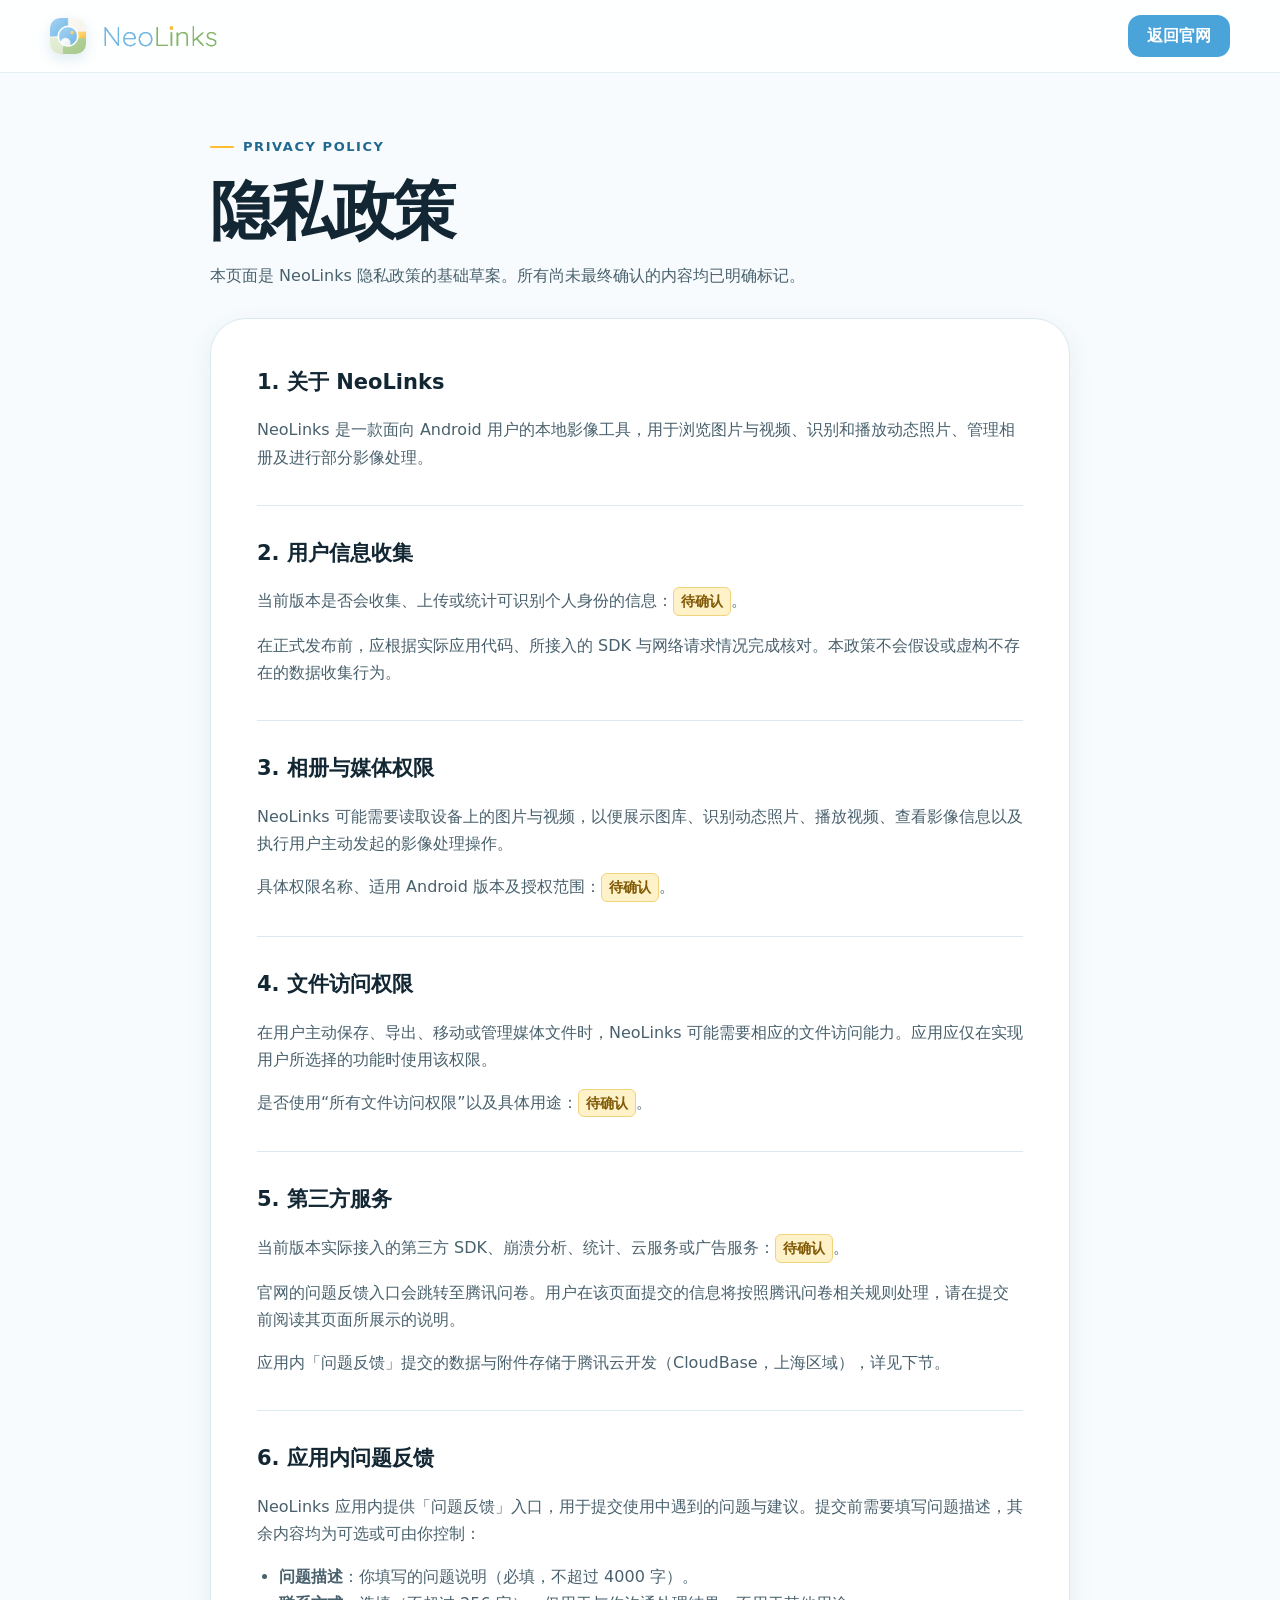
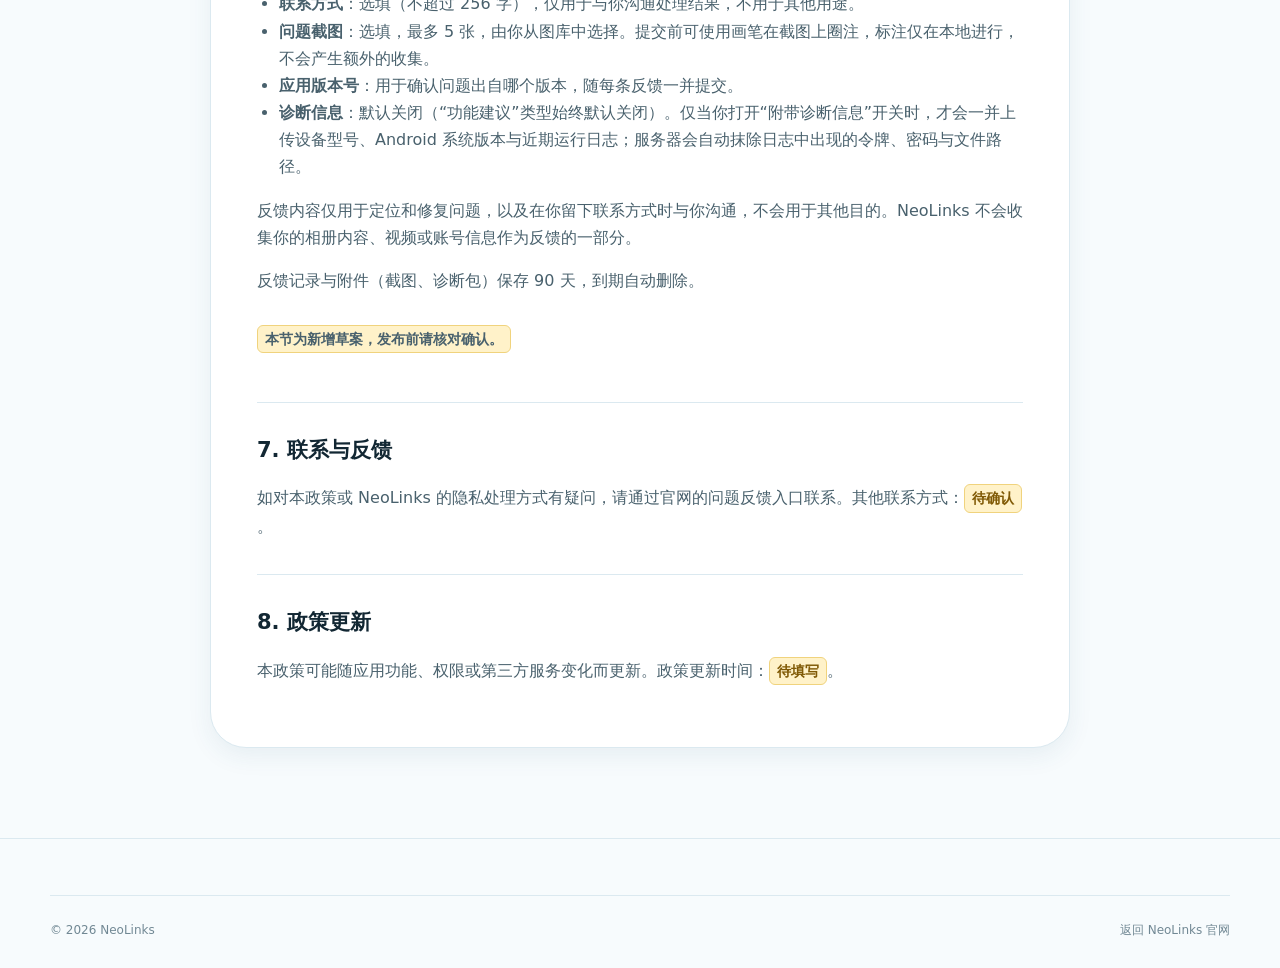
==== privacy.html @ 2b1fd923 "docs: 隐私政策新增「应用内问题反馈」章节草案（待审定）" ====
<!doctype html>
<html lang="zh-CN">
<head>
  <meta charset="utf-8">
  <meta name="viewport" content="width=device-width, initial-scale=1">
  <meta name="theme-color" content="#f7fbfe">
  <meta name="description" content="NeoLinks 隐私政策。">
  <link rel="canonical" href="https://wavejiang.github.io/neolinks-website/privacy.html">
  <title>隐私政策｜NeoLinks</title>
  <link rel="icon" type="image/png" href="assets/logo/neolinks-icon.png">
  <link rel="stylesheet" href="styles/main.css">
  <script src="scripts/main.js" defer></script>
</head>
<body class="privacy-page">
  <a class="skip-link" href="#privacy-content">跳到隐私政策正文</a>
  <header class="site-header">
    <nav class="nav container" aria-label="隐私政策页面导航">
      <a class="brand" href="index.html" aria-label="返回 NeoLinks 首页">
        <img class="brand-icon" src="assets/logo/neolinks-icon.png" alt="">
        <img class="brand-wordmark" src="assets/logo/neolinks-wordmark.png" alt="NeoLinks">
      </a>
      <a class="button button-small" href="index.html">返回官网</a>
    </nav>
  </header>

  <main class="privacy-main" id="privacy-content">
    <div class="container privacy-shell">
      <header class="privacy-header">
        <p class="eyebrow"><span></span> Privacy Policy</p>
        <h1>隐私政策</h1>
        <p>本页面是 NeoLinks 隐私政策的基础草案。所有尚未最终确认的内容均已明确标记。</p>
      </header>

      <article class="privacy-card">
        <section aria-labelledby="privacy-about">
          <h2 id="privacy-about">1. 关于 NeoLinks</h2>
          <p>NeoLinks 是一款面向 Android 用户的本地影像工具，用于浏览图片与视频、识别和播放动态照片、管理相册及进行部分影像处理。</p>
        </section>

        <section aria-labelledby="privacy-data">
          <h2 id="privacy-data">2. 用户信息收集</h2>
          <p>当前版本是否会收集、上传或统计可识别个人身份的信息：<span class="pending">待确认</span>。</p>
          <p>在正式发布前，应根据实际应用代码、所接入的 SDK 与网络请求情况完成核对。本政策不会假设或虚构不存在的数据收集行为。</p>
        </section>

        <section aria-labelledby="privacy-media">
          <h2 id="privacy-media">3. 相册与媒体权限</h2>
          <p>NeoLinks 可能需要读取设备上的图片与视频，以便展示图库、识别动态照片、播放视频、查看影像信息以及执行用户主动发起的影像处理操作。</p>
          <p>具体权限名称、适用 Android 版本及授权范围：<span class="pending">待确认</span>。</p>
        </section>

        <section aria-labelledby="privacy-files">
          <h2 id="privacy-files">4. 文件访问权限</h2>
          <p>在用户主动保存、导出、移动或管理媒体文件时，NeoLinks 可能需要相应的文件访问能力。应用应仅在实现用户所选择的功能时使用该权限。</p>
          <p>是否使用“所有文件访问权限”以及具体用途：<span class="pending">待确认</span>。</p>
        </section>

        <section aria-labelledby="privacy-third-party">
          <h2 id="privacy-third-party">5. 第三方服务</h2>
          <p>当前版本实际接入的第三方 SDK、崩溃分析、统计、云服务或广告服务：<span class="pending">待确认</span>。</p>
          <p>官网的问题反馈入口会跳转至腾讯问卷。用户在该页面提交的信息将按照腾讯问卷相关规则处理，请在提交前阅读其页面所展示的说明。</p>
          <p>应用内「问题反馈」提交的数据与附件存储于腾讯云开发（CloudBase，上海区域），详见下节。</p>
        </section>

        <section aria-labelledby="privacy-feedback">
          <h2 id="privacy-feedback">6. 应用内问题反馈</h2>
          <p>NeoLinks 应用内提供「问题反馈」入口，用于提交使用中遇到的问题与建议。提交前需要填写问题描述，其余内容均为可选或可由你控制：</p>
          <ul>
            <li><strong>问题描述</strong>：你填写的问题说明（必填，不超过 4000 字）。</li>
            <li><strong>联系方式</strong>：选填（不超过 256 字），仅用于与你沟通处理结果，不用于其他用途。</li>
            <li><strong>问题截图</strong>：选填，最多 5 张，由你从图库中选择。提交前可使用画笔在截图上圈注，标注仅在本地进行，不会产生额外的收集。</li>
            <li><strong>应用版本号</strong>：用于确认问题出自哪个版本，随每条反馈一并提交。</li>
            <li><strong>诊断信息</strong>：默认关闭（“功能建议”类型始终默认关闭）。仅当你打开“附带诊断信息”开关时，才会一并上传设备型号、Android 系统版本与近期运行日志；服务器会自动抹除日志中出现的令牌、密码与文件路径。</li>
          </ul>
          <p>反馈内容仅用于定位和修复问题，以及在你留下联系方式时与你沟通，不会用于其他目的。NeoLinks 不会收集你的相册内容、视频或账号信息作为反馈的一部分。</p>
          <p>反馈记录与附件（截图、诊断包）保存 90 天，到期自动删除。</p>
          <p class="pending">本节为新增草案，发布前请核对确认。</p>
        </section>

        <section aria-labelledby="privacy-contact">
          <h2 id="privacy-contact">7. 联系与反馈</h2>
          <p>如对本政策或 NeoLinks 的隐私处理方式有疑问，请通过官网的问题反馈入口联系。其他联系方式：<span class="pending">待确认</span>。</p>
        </section>

        <section aria-labelledby="privacy-update">
          <h2 id="privacy-update">8. 政策更新</h2>
          <p>本政策可能随应用功能、权限或第三方服务变化而更新。政策更新时间：<span class="pending">待填写</span>。</p>
        </section>
      </article>
    </div>
  </main>

  <footer class="site-footer">
    <div class="container footer-bottom">
      <p>© <span id="current-year">2026</span> NeoLinks</p>
      <p><a href="index.html">返回 NeoLinks 官网</a></p>
    </div>
  </footer>
</body>
</html>
---- styles/main.css ----
:root {
  --blue-50: #f2f9fd;
  --blue-100: #e3f3fb;
  --blue-200: #c8e7f7;
  --blue-400: #70b7e5;
  --blue-500: #4aa4da;
  --blue-600: #2e86bd;
  --blue-700: #21688f;
  --green: #83b665;
  --yellow: #ffbe32;
  --ink: #122733;
  --ink-soft: #49616d;
  --line: #dbe9f0;
  --surface: #ffffff;
  --surface-soft: #f7fbfd;
  --shadow-sm: 0 8px 24px rgba(34, 92, 121, 0.08);
  --shadow-md: 0 22px 60px rgba(34, 92, 121, 0.14);
  --radius-sm: 16px;
  --radius-md: 24px;
  --radius-lg: 36px;
  --container: 1180px;
}

* {
  box-sizing: border-box;
}

html {
  scroll-behavior: smooth;
  scroll-padding-top: 88px;
}

body {
  margin: 0;
  color: var(--ink);
  background: var(--surface);
  font-family: Inter, "PingFang SC", "Microsoft YaHei", system-ui, -apple-system, BlinkMacSystemFont, "Segoe UI", sans-serif;
  font-size: 16px;
  line-height: 1.7;
  overflow-x: hidden;
  text-rendering: optimizeLegibility;
}

img {
  display: block;
  max-width: 100%;
}

a {
  color: inherit;
  text-decoration: none;
}

button,
a {
  -webkit-tap-highlight-color: transparent;
}

button {
  font: inherit;
}

:focus-visible {
  outline: 3px solid rgba(74, 164, 218, 0.42);
  outline-offset: 4px;
}

.sr-only {
  position: absolute;
  width: 1px;
  height: 1px;
  padding: 0;
  margin: -1px;
  overflow: hidden;
  clip: rect(0, 0, 0, 0);
  white-space: nowrap;
  border: 0;
}

.skip-link {
  position: fixed;
  z-index: 999;
  top: 12px;
  left: 12px;
  padding: 10px 16px;
  color: #fff;
  background: var(--blue-700);
  border-radius: 10px;
  transform: translateY(-150%);
}

.skip-link:focus {
  transform: translateY(0);
}

.container {
  width: min(calc(100% - 40px), var(--container));
  margin-inline: auto;
}

.section {
  position: relative;
  padding: 112px 0;
}

.site-header {
  position: fixed;
  z-index: 100;
  top: 0;
  right: 0;
  left: 0;
  background: rgba(255, 255, 255, 0.84);
  border-bottom: 1px solid rgba(219, 233, 240, 0.7);
  backdrop-filter: blur(18px);
  -webkit-backdrop-filter: blur(18px);
}

.nav {
  min-height: 72px;
  display: flex;
  align-items: center;
  justify-content: space-between;
  gap: 24px;
}

.brand {
  display: inline-flex;
  align-items: center;
  flex: 0 0 auto;
  gap: 11px;
}

.brand-icon {
  width: 36px;
  height: 36px;
  border-radius: 10px;
  box-shadow: 0 5px 14px rgba(58, 132, 174, 0.16);
}

.brand-wordmark {
  width: 126px;
  height: auto;
}

.nav-menu {
  display: flex;
  align-items: center;
  gap: 6px;
}

.nav-menu > a:not(.button) {
  padding: 10px 13px;
  color: var(--ink-soft);
  border-radius: 12px;
  font-size: 14px;
  font-weight: 600;
  transition: color 180ms ease, background-color 180ms ease;
}

.nav-menu > a:not(.button):hover {
  color: var(--blue-700);
  background: var(--blue-50);
}

.menu-toggle {
  display: none;
  width: 46px;
  height: 46px;
  padding: 11px;
  background: var(--blue-50);
  border: 0;
  border-radius: 14px;
  cursor: pointer;
}

.menu-toggle span:not(.sr-only) {
  display: block;
  width: 100%;
  height: 2px;
  margin: 5px 0;
  background: var(--ink);
  border-radius: 2px;
  transition: transform 180ms ease, opacity 180ms ease;
}

.button {
  min-height: 52px;
  padding: 13px 22px;
  display: inline-flex;
  align-items: center;
  justify-content: center;
  gap: 10px;
  border: 1px solid transparent;
  border-radius: 16px;
  font-weight: 700;
  line-height: 1.2;
  cursor: pointer;
  transition: transform 180ms ease, box-shadow 180ms ease, background-color 180ms ease;
}

.button:hover {
  transform: translateY(-2px);
}

.button-small {
  min-height: 42px;
  padding: 10px 18px;
  color: #fff;
  background: var(--blue-500);
  border-radius: 13px;
}

.button-primary {
  color: #fff;
  background: var(--blue-500);
  box-shadow: 0 13px 28px rgba(74, 164, 218, 0.28);
}

.button-primary:hover {
  background: var(--blue-600);
  box-shadow: 0 17px 34px rgba(74, 164, 218, 0.32);
}

.button-secondary {
  color: var(--ink);
  background: rgba(255, 255, 255, 0.84);
  border-color: var(--line);
}

.button-secondary:hover {
  background: #fff;
  box-shadow: var(--shadow-sm);
}

.hero {
  min-height: 780px;
  padding-top: 160px;
  display: flex;
  align-items: center;
  background: linear-gradient(180deg, #f8fcfe 0%, #fff 82%);
  isolation: isolate;
}

.hero-grid {
  display: grid;
  grid-template-columns: minmax(0, 1.02fr) minmax(430px, 0.98fr);
  align-items: center;
  gap: 48px;
}

.hero-copy {
  position: relative;
  z-index: 2;
}

.eyebrow {
  margin: 0 0 18px;
  display: flex;
  align-items: center;
  gap: 9px;
  color: var(--blue-700);
  font-size: 13px;
  font-weight: 800;
  letter-spacing: 0.12em;
  text-transform: uppercase;
}

.eyebrow > span {
  width: 24px;
  height: 2px;
  background: var(--yellow);
  border-radius: 2px;
}

.hero h1 {
  max-width: 670px;
  margin: 0;
  font-size: clamp(58px, 7vw, 96px);
  font-weight: 760;
  line-height: 1.02;
  letter-spacing: -0.06em;
}

.hero h1 span {
  color: var(--blue-500);
}

.hero-description {
  max-width: 630px;
  margin: 28px 0 0;
  color: var(--ink-soft);
  font-size: 19px;
  line-height: 1.85;
}

.hero-actions {
  margin-top: 34px;
  display: flex;
  flex-wrap: wrap;
  gap: 12px;
}

.hero-visual {
  position: relative;
  height: 565px;
  display: grid;
  place-items: center;
}

.hero-glow {
  position: absolute;
  z-index: -1;
  border-radius: 50%;
  filter: blur(4px);
  pointer-events: none;
}

.hero-glow-one {
  top: 65px;
  right: 2%;
  width: 420px;
  height: 420px;
  background: rgba(112, 183, 229, 0.17);
}

.hero-glow-two {
  bottom: 15%;
  left: 2%;
  width: 260px;
  height: 260px;
  background: rgba(131, 182, 101, 0.1);
}

.phone {
  position: absolute;
  width: 246px;
  padding: 8px;
  background: #18262d;
  border: 1px solid #081116;
  border-radius: 34px;
  box-shadow: 0 40px 70px rgba(25, 62, 80, 0.24), inset 0 0 0 1px rgba(255, 255, 255, 0.14);
}

.phone::after {
  content: "";
  position: absolute;
  top: 102px;
  right: -4px;
  width: 3px;
  height: 64px;
  background: #253840;
  border-radius: 0 3px 3px 0;
}

.phone-screen {
  overflow: hidden;
  background: var(--blue-50);
  border-radius: 27px;
  aspect-ratio: 9 / 19.5;
}

.phone-screen img {
  width: 100%;
  height: 100%;
  object-fit: cover;
}

.phone-speaker {
  position: absolute;
  z-index: 3;
  top: 17px;
  left: 50%;
  width: 8px;
  height: 8px;
  background: #111d22;
  border: 2px solid #31464f;
  border-radius: 50%;
  transform: translateX(-50%);
}

.phone-front {
  z-index: 2;
  right: 85px;
  transform: rotate(2deg);
}

.phone-back {
  z-index: 1;
  left: 34px;
  width: 218px;
  opacity: 0.78;
  transform: translateY(30px) rotate(-9deg);
}

.orbit {
  position: absolute;
  border: 1px solid rgba(74, 164, 218, 0.18);
  border-radius: 50%;
}

.orbit-one {
  width: 465px;
  height: 465px;
}

.orbit-two {
  width: 365px;
  height: 365px;
  border-style: dashed;
}

.floating-chip {
  position: absolute;
  z-index: 4;
  padding: 11px 15px;
  display: flex;
  align-items: center;
  gap: 8px;
  color: var(--ink);
  background: rgba(255, 255, 255, 0.9);
  border: 1px solid rgba(219, 233, 240, 0.86);
  border-radius: 15px;
  box-shadow: var(--shadow-md);
  backdrop-filter: blur(12px);
  font-size: 13px;
  font-weight: 750;
}

.floating-chip span {
  color: var(--blue-500);
}

.chip-photo {
  top: 116px;
  left: 4px;
}

.chip-hdr {
  right: 0;
  bottom: 96px;
}

.chip-hdr span {
  padding: 2px 5px;
  color: #8b6309;
  background: #fff4d3;
  border-radius: 5px;
  font-size: 9px;
}

.section-heading {
  max-width: 650px;
  margin-bottom: 50px;
}

.section-heading h2,
.download-content h2,
.feedback-panel h2 {
  margin: 0;
  font-size: clamp(34px, 4vw, 52px);
  line-height: 1.18;
  letter-spacing: -0.045em;
}

.section-heading > p:last-child,
.feedback-panel > div > p:last-child {
  margin: 18px 0 0;
  color: var(--ink-soft);
}

.features-section {
  background: var(--surface);
}

.feature-grid {
  display: grid;
  grid-template-columns: repeat(3, minmax(0, 1fr));
  gap: 18px;
}

.feature-card {
  min-height: 245px;
  padding: 30px;
  background: #fff;
  border: 1px solid var(--line);
  border-radius: var(--radius-md);
  box-shadow: 0 5px 18px rgba(34, 92, 121, 0.045);
  transition: transform 220ms ease, box-shadow 220ms ease, border-color 220ms ease;
}

.feature-card:hover {
  border-color: var(--blue-200);
  box-shadow: var(--shadow-md);
  transform: translateY(-5px);
}

.feature-icon {
  width: 50px;
  height: 50px;
  display: grid;
  place-items: center;
  color: var(--blue-700);
  background: var(--blue-100);
  border-radius: 15px;
  font-size: 23px;
  font-weight: 700;
}

.feature-card:nth-child(2) .feature-icon,
.feature-card:nth-child(5) .feature-icon {
  color: #50743c;
  background: #edf6e8;
}

.feature-card:nth-child(3) .feature-icon,
.feature-card:nth-child(6) .feature-icon {
  color: #93670a;
  background: #fff5da;
}

.feature-icon-text {
  font-size: 11px;
  letter-spacing: 0.05em;
}

.feature-card h3 {
  margin: 24px 0 8px;
  font-size: 21px;
}

.feature-card p {
  margin: 0;
  color: var(--ink-soft);
  font-size: 15px;
}

.screenshots-section {
  overflow: hidden;
  background: var(--surface-soft);
}

.section-heading-row {
  max-width: none;
  display: flex;
  align-items: end;
  justify-content: space-between;
  gap: 44px;
}

.section-heading-row > div {
  max-width: 600px;
}

.section-heading-row > p {
  max-width: 390px;
}

.screenshot-track {
  margin-right: calc((100vw - min(calc(100vw - 40px), var(--container))) / -2);
  padding: 12px max(40px, calc((100vw - var(--container)) / 2)) 24px 0;
  display: grid;
  grid-auto-columns: 255px;
  grid-auto-flow: column;
  gap: 22px;
  overflow-x: auto;
  overscroll-behavior-inline: contain;
  scroll-snap-type: x mandatory;
  scrollbar-width: thin;
  scrollbar-color: var(--blue-200) transparent;
}

.screenshot-card {
  margin: 0;
  scroll-snap-align: start;
}

.device-frame {
  position: relative;
  padding: 7px;
  overflow: hidden;
  background: #16272f;
  border: 1px solid #0c171c;
  border-radius: 31px;
  box-shadow: 0 24px 45px rgba(26, 61, 78, 0.16), inset 0 0 0 1px rgba(255, 255, 255, 0.12);
}

.device-frame::before {
  content: "";
  position: absolute;
  z-index: 2;
  top: 14px;
  left: 50%;
  width: 7px;
  height: 7px;
  background: #0b161b;
  border: 1px solid #354b55;
  border-radius: 50%;
  transform: translateX(-50%);
}

.device-frame img {
  width: 100%;
  aspect-ratio: 9 / 19.5;
  object-fit: cover;
  border-radius: 24px;
}

.screenshot-card figcaption {
  margin-top: 14px;
  color: var(--ink-soft);
  text-align: center;
  font-size: 14px;
  font-weight: 650;
}

.download-section {
  padding-bottom: 88px;
}

.download-panel {
  position: relative;
  overflow: hidden;
  display: grid;
  grid-template-columns: minmax(0, 1.28fr) minmax(280px, 0.72fr);
  background: var(--blue-600);
  border-radius: var(--radius-lg);
  box-shadow: 0 28px 70px rgba(33, 104, 143, 0.22);
}

.download-panel::before,
.download-panel::after {
  content: "";
  position: absolute;
  border-radius: 50%;
  pointer-events: none;
}

.download-panel::before {
  top: -210px;
  right: 22%;
  width: 430px;
  height: 430px;
  background: rgba(255, 255, 255, 0.07);
}

.download-panel::after {
  bottom: -190px;
  left: -120px;
  width: 380px;
  height: 380px;
  background: rgba(131, 182, 101, 0.18);
}

.download-content,
.download-aside {
  position: relative;
  z-index: 1;
}

.download-content {
  padding: 58px 64px;
  color: #fff;
}

.download-logo {
  width: 66px;
  height: 66px;
  margin-bottom: 26px;
  border: 2px solid rgba(255, 255, 255, 0.5);
  border-radius: 19px;
}

.eyebrow-light {
  color: rgba(255, 255, 255, 0.78);
}

.download-content > p:not(.eyebrow) {
  max-width: 620px;
  margin: 16px 0 0;
  color: rgba(255, 255, 255, 0.78);
}

.download-details {
  margin: 30px 0 0;
  display: grid;
  grid-template-columns: repeat(2, minmax(0, 1fr));
  gap: 10px;
}

.download-details > div {
  padding: 14px 16px;
  background: rgba(255, 255, 255, 0.1);
  border: 1px solid rgba(255, 255, 255, 0.12);
  border-radius: 14px;
}

.download-details dt,
.download-details dd {
  margin: 0;
}

.download-details dt {
  color: rgba(255, 255, 255, 0.62);
  font-size: 12px;
}

.download-details dd {
  font-weight: 750;
}


.download-details > div:last-child {
  grid-column: 1 / -1;
  background: rgba(255, 255, 255, 0.18);
  border-color: rgba(255, 255, 255, 0.34);
  box-shadow: 0 12px 26px rgba(18, 39, 51, 0.14);
}

.download-details > div:last-child dt {
  color: rgba(255, 255, 255, 0.86);
  font-weight: 800;
}

.download-details > div:last-child dd[data-config="downloadPassword"] {
  margin-top: 2px;
  color: #fff;
  font-size: clamp(30px, 4vw, 42px);
  line-height: 1;
  letter-spacing: 0.16em;
  font-weight: 900;
  text-shadow: 0 2px 14px rgba(18, 39, 51, 0.22);
}

.download-actions p strong[data-config="downloadPassword"],
.qr-placeholder strong[data-config="downloadPassword"] {
  color: #ffe36e;
  font-size: 1.25em;
  font-weight: 900;
  letter-spacing: 0.08em;
}

.download-actions {
  margin-top: 26px;
  display: flex;
  align-items: center;
  gap: 18px;
}

.button-white {
  flex: 0 0 auto;
  color: var(--blue-700);
  background: #fff;
  box-shadow: 0 15px 30px rgba(18, 39, 51, 0.14);
}

.download-actions p {
  max-width: 360px;
  margin: 0;
  color: rgba(255, 255, 255, 0.68);
  font-size: 12px;
}

.download-aside {
  padding: 46px;
  display: flex;
  flex-direction: column;
  justify-content: center;
  gap: 25px;
  background: rgba(15, 75, 108, 0.32);
  border-left: 1px solid rgba(255, 255, 255, 0.12);
}

.qr-placeholder {
  width: 178px;
  padding: 12px;
  align-self: center;
  color: rgba(255, 255, 255, 0.7);
  background: #fff;
  border-radius: 20px;
  text-align: center;
  font-size: 11px;
}

.qr-image {
  width: 154px;
  height: 154px;
  margin-bottom: 8px;
  object-fit: contain;
  border-radius: 9px;
}

.qr-placeholder span {
  color: var(--ink-soft);
}

.release-notes {
  color: #fff;
}

.release-notes h3 {
  margin: 0 0 10px;
  font-size: 16px;
}

.release-notes p {
  margin: 0;
  color: rgba(255, 255, 255, 0.72);
  font-size: 13px;
}

.feedback-section {
  padding-top: 60px;
  background: var(--surface-soft);
}

.feedback-panel {
  padding: 48px 54px;
  display: flex;
  align-items: center;
  justify-content: space-between;
  gap: 48px;
  background: #fff;
  border: 1px solid var(--line);
  border-radius: var(--radius-lg);
  box-shadow: var(--shadow-sm);
}

.feedback-panel > div {
  max-width: 690px;
}

.feedback-panel h2 {
  font-size: clamp(30px, 3.5vw, 46px);
}

.site-footer {
  padding: 56px 0 28px;
  background: var(--surface-soft);
  border-top: 1px solid var(--line);
}

.footer-main {
  padding-bottom: 34px;
  display: flex;
  align-items: center;
  justify-content: space-between;
  gap: 34px;
}

.footer-brand > p {
  margin: 11px 0 0;
  color: var(--ink-soft);
  font-size: 13px;
}

.footer-links {
  display: flex;
  flex-wrap: wrap;
  gap: 22px;
  color: var(--ink-soft);
  font-size: 14px;
  font-weight: 600;
}

.footer-links a:hover {
  color: var(--blue-700);
}

.footer-bottom {
  padding-top: 24px;
  display: flex;
  align-items: start;
  justify-content: space-between;
  gap: 36px;
  color: #718894;
  border-top: 1px solid var(--line);
  font-size: 12px;
}

.footer-bottom p {
  margin: 0;
}

.footer-bottom p:last-child {
  max-width: 700px;
  text-align: right;
}

.reveal {
  opacity: 0;
  transform: translateY(16px);
  transition: opacity 600ms ease, transform 600ms ease;
}

.reveal.is-visible {
  opacity: 1;
  transform: none;
}

.privacy-page {
  background: var(--surface-soft);
}

.privacy-main {
  min-height: calc(100vh - 250px);
  padding: 136px 0 90px;
}

.privacy-shell {
  max-width: 860px;
}

.privacy-header {
  margin-bottom: 28px;
}

.privacy-header h1 {
  margin: 0;
  font-size: clamp(42px, 6vw, 64px);
  line-height: 1.1;
  letter-spacing: -0.05em;
}

.privacy-header > p:last-child {
  color: var(--ink-soft);
}

.privacy-card {
  padding: 46px;
  background: #fff;
  border: 1px solid var(--line);
  border-radius: var(--radius-lg);
  box-shadow: var(--shadow-sm);
}

.privacy-card section + section {
  margin-top: 34px;
  padding-top: 30px;
  border-top: 1px solid var(--line);
}

.privacy-card h2 {
  margin: 0 0 12px;
  font-size: 21px;
}

.privacy-card p,
.privacy-card li {
  color: var(--ink-soft);
}

.privacy-card ul {
  padding-left: 22px;
}

.pending {
  display: inline-block;
  padding: 1px 7px;
  color: #805a06;
  background: #fff2c9;
  border: 1px solid #f0d37d;
  border-radius: 6px;
  font-size: 0.9em;
  font-weight: 750;
}

@media (max-width: 980px) {
  .section {
    padding: 90px 0;
  }

  .hero {
    padding-top: 135px;
  }

  .hero-grid {
    grid-template-columns: 1fr;
    gap: 25px;
  }

  .hero-copy {
    max-width: 760px;
  }

  .hero-visual {
    width: min(100%, 590px);
    margin-inline: auto;
  }

  .feature-grid {
    grid-template-columns: repeat(2, minmax(0, 1fr));
  }

  .download-content {
    padding: 48px 42px;
  }

  .download-aside {
    padding: 36px 28px;
  }

  .feedback-panel {
    align-items: flex-start;
    flex-direction: column;
  }
}

@media (max-width: 760px) {
  html {
    scroll-padding-top: 76px;
  }

  .container {
    width: min(calc(100% - 28px), var(--container));
  }

  .site-header {
    background: rgba(255, 255, 255, 0.94);
  }

  .nav {
    min-height: 66px;
  }

  .brand-wordmark {
    width: 109px;
  }

  .brand-icon {
    width: 34px;
    height: 34px;
  }

  .menu-toggle {
    display: block;
  }

  .menu-toggle[aria-expanded="true"] span:nth-child(2) {
    transform: translateY(7px) rotate(45deg);
  }

  .menu-toggle[aria-expanded="true"] span:nth-child(3) {
    opacity: 0;
  }

  .menu-toggle[aria-expanded="true"] span:nth-child(4) {
    transform: translateY(-7px) rotate(-45deg);
  }

  .nav-menu {
    position: absolute;
    top: calc(100% + 8px);
    right: 14px;
    left: 14px;
    padding: 12px;
    display: grid;
    background: #fff;
    border: 1px solid var(--line);
    border-radius: 20px;
    box-shadow: var(--shadow-md);
    opacity: 0;
    visibility: hidden;
    transform: translateY(-8px);
    transition: opacity 180ms ease, visibility 180ms ease, transform 180ms ease;
  }

  .nav-menu.is-open {
    opacity: 1;
    visibility: visible;
    transform: none;
  }

  .nav-menu > a:not(.button) {
    padding: 12px 14px;
  }

  .nav-menu .button {
    margin-top: 4px;
  }

  .section {
    padding: 72px 0;
  }

  .hero {
    min-height: auto;
    padding-top: 116px;
  }

  .hero h1 {
    font-size: clamp(52px, 16vw, 70px);
  }

  .hero-description {
    margin-top: 23px;
    font-size: 17px;
  }

  .hero-actions {
    display: grid;
    grid-template-columns: 1fr 1fr;
  }

  .hero-actions .button {
    padding-inline: 14px;
  }

  .hero-visual {
    height: 500px;
    margin-top: 18px;
  }

  .phone-front {
    right: calc(50% - 122px);
  }

  .phone-back {
    left: calc(50% - 178px);
  }

  .orbit-one {
    width: 390px;
    height: 390px;
  }

  .orbit-two {
    width: 310px;
    height: 310px;
  }

  .chip-photo {
    top: 75px;
    left: 2px;
  }

  .chip-hdr {
    right: 0;
    bottom: 50px;
  }

  .section-heading {
    margin-bottom: 34px;
  }

  .section-heading-row {
    align-items: flex-start;
    flex-direction: column;
    gap: 0;
  }

  .feature-grid {
    grid-template-columns: 1fr;
  }

  .feature-card {
    min-height: auto;
    padding: 25px;
  }

  .screenshot-track {
    margin-right: -14px;
    padding-right: 24px;
    grid-auto-columns: min(72vw, 260px);
  }

  .download-panel {
    grid-template-columns: 1fr;
    border-radius: 28px;
  }

  .download-content {
    padding: 38px 24px 30px;
  }

  .download-logo {
    width: 58px;
    height: 58px;
    margin-bottom: 20px;
  }

  .download-details {
    grid-template-columns: 1fr 1fr;
  }

  .download-actions {
    align-items: stretch;
    flex-direction: column;
  }

  .download-actions .button {
    width: 100%;
  }

  .download-aside {
    align-items: center;
    padding: 30px 24px 34px;
    border-top: 1px solid rgba(255, 255, 255, 0.12);
    border-left: 0;
  }

  .release-notes {
    width: min(100%, 360px);
  }

  .feedback-panel {
    padding: 34px 25px;
    gap: 28px;
  }

  .feedback-panel .button {
    width: 100%;
  }

  .footer-main,
  .footer-bottom {
    flex-direction: column;
  }

  .footer-bottom {
    gap: 12px;
  }

  .footer-bottom p:last-child {
    text-align: left;
  }

  .privacy-main {
    padding-top: 110px;
  }

  .privacy-card {
    padding: 28px 22px;
    border-radius: 24px;
  }
}

@media (max-width: 390px) {
  .hero-actions {
    grid-template-columns: 1fr;
  }

  .hero-visual {
    transform: scale(0.9);
    transform-origin: center top;
    margin-bottom: -50px;
  }

  .download-details {
    grid-template-columns: 1fr;
  }
}

@media (prefers-reduced-motion: reduce) {
  html {
    scroll-behavior: auto;
  }

  *,
  *::before,
  *::after {
    scroll-behavior: auto !important;
    transition-duration: 0.01ms !important;
    animation-duration: 0.01ms !important;
    animation-iteration-count: 1 !important;
  }

  .reveal {
    opacity: 1;
    transform: none;
  }
}
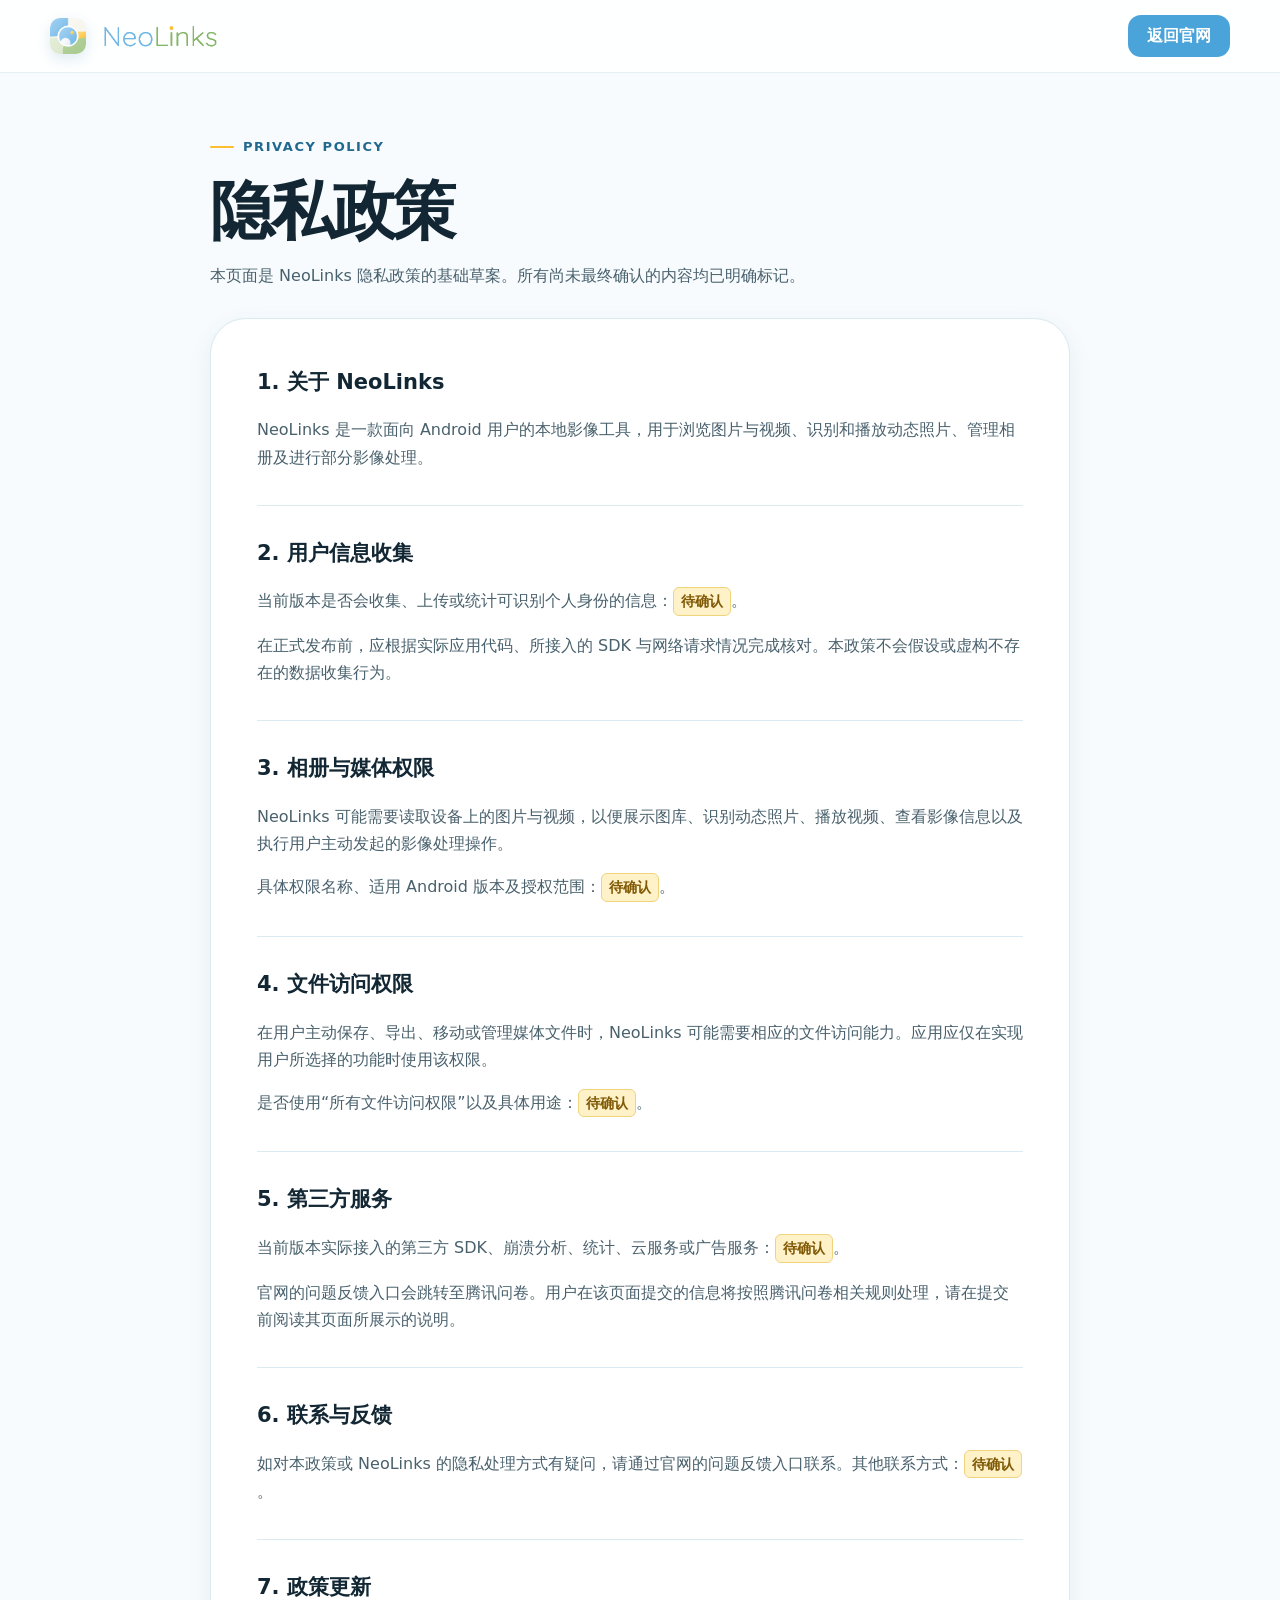
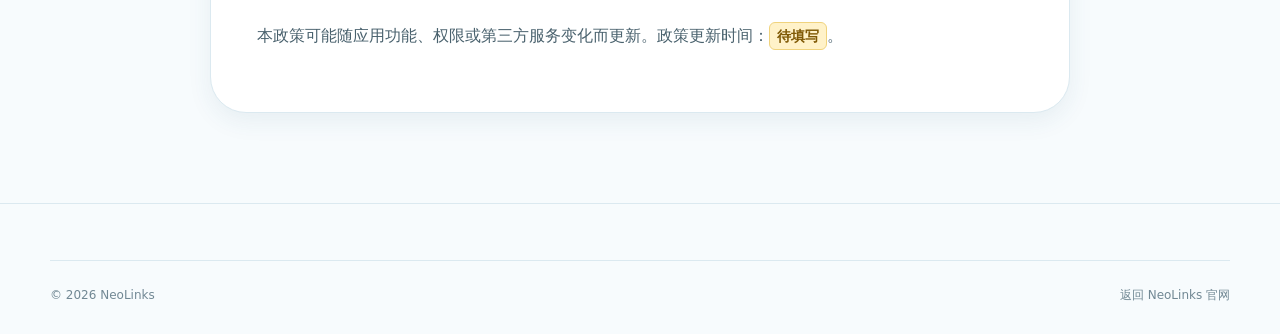
==== commit 2aa4ea07: "Revert "docs: 隐私政策新增「应用内问题反馈」章节草案（待审定）" This reverts commit 2b1fd923fe73ccdbd317487afd694cbb613e4207" ====
--- a/privacy.html
+++ b/privacy.html
@@ -59,31 +59,15 @@
           <h2 id="privacy-third-party">5. 第三方服务</h2>
           <p>当前版本实际接入的第三方 SDK、崩溃分析、统计、云服务或广告服务：<span class="pending">待确认</span>。</p>
           <p>官网的问题反馈入口会跳转至腾讯问卷。用户在该页面提交的信息将按照腾讯问卷相关规则处理，请在提交前阅读其页面所展示的说明。</p>
-          <p>应用内「问题反馈」提交的数据与附件存储于腾讯云开发（CloudBase，上海区域），详见下节。</p>
-        </section>
-
-        <section aria-labelledby="privacy-feedback">
-          <h2 id="privacy-feedback">6. 应用内问题反馈</h2>
-          <p>NeoLinks 应用内提供「问题反馈」入口，用于提交使用中遇到的问题与建议。提交前需要填写问题描述，其余内容均为可选或可由你控制：</p>
-          <ul>
-            <li><strong>问题描述</strong>：你填写的问题说明（必填，不超过 4000 字）。</li>
-            <li><strong>联系方式</strong>：选填（不超过 256 字），仅用于与你沟通处理结果，不用于其他用途。</li>
-            <li><strong>问题截图</strong>：选填，最多 5 张，由你从图库中选择。提交前可使用画笔在截图上圈注，标注仅在本地进行，不会产生额外的收集。</li>
-            <li><strong>应用版本号</strong>：用于确认问题出自哪个版本，随每条反馈一并提交。</li>
-            <li><strong>诊断信息</strong>：默认关闭（“功能建议”类型始终默认关闭）。仅当你打开“附带诊断信息”开关时，才会一并上传设备型号、Android 系统版本与近期运行日志；服务器会自动抹除日志中出现的令牌、密码与文件路径。</li>
-          </ul>
-          <p>反馈内容仅用于定位和修复问题，以及在你留下联系方式时与你沟通，不会用于其他目的。NeoLinks 不会收集你的相册内容、视频或账号信息作为反馈的一部分。</p>
-          <p>反馈记录与附件（截图、诊断包）保存 90 天，到期自动删除。</p>
-          <p class="pending">本节为新增草案，发布前请核对确认。</p>
         </section>
 
         <section aria-labelledby="privacy-contact">
-          <h2 id="privacy-contact">7. 联系与反馈</h2>
+          <h2 id="privacy-contact">6. 联系与反馈</h2>
           <p>如对本政策或 NeoLinks 的隐私处理方式有疑问，请通过官网的问题反馈入口联系。其他联系方式：<span class="pending">待确认</span>。</p>
         </section>
 
         <section aria-labelledby="privacy-update">
-          <h2 id="privacy-update">8. 政策更新</h2>
+          <h2 id="privacy-update">7. 政策更新</h2>
           <p>本政策可能随应用功能、权限或第三方服务变化而更新。政策更新时间：<span class="pending">待填写</span>。</p>
         </section>
       </article>
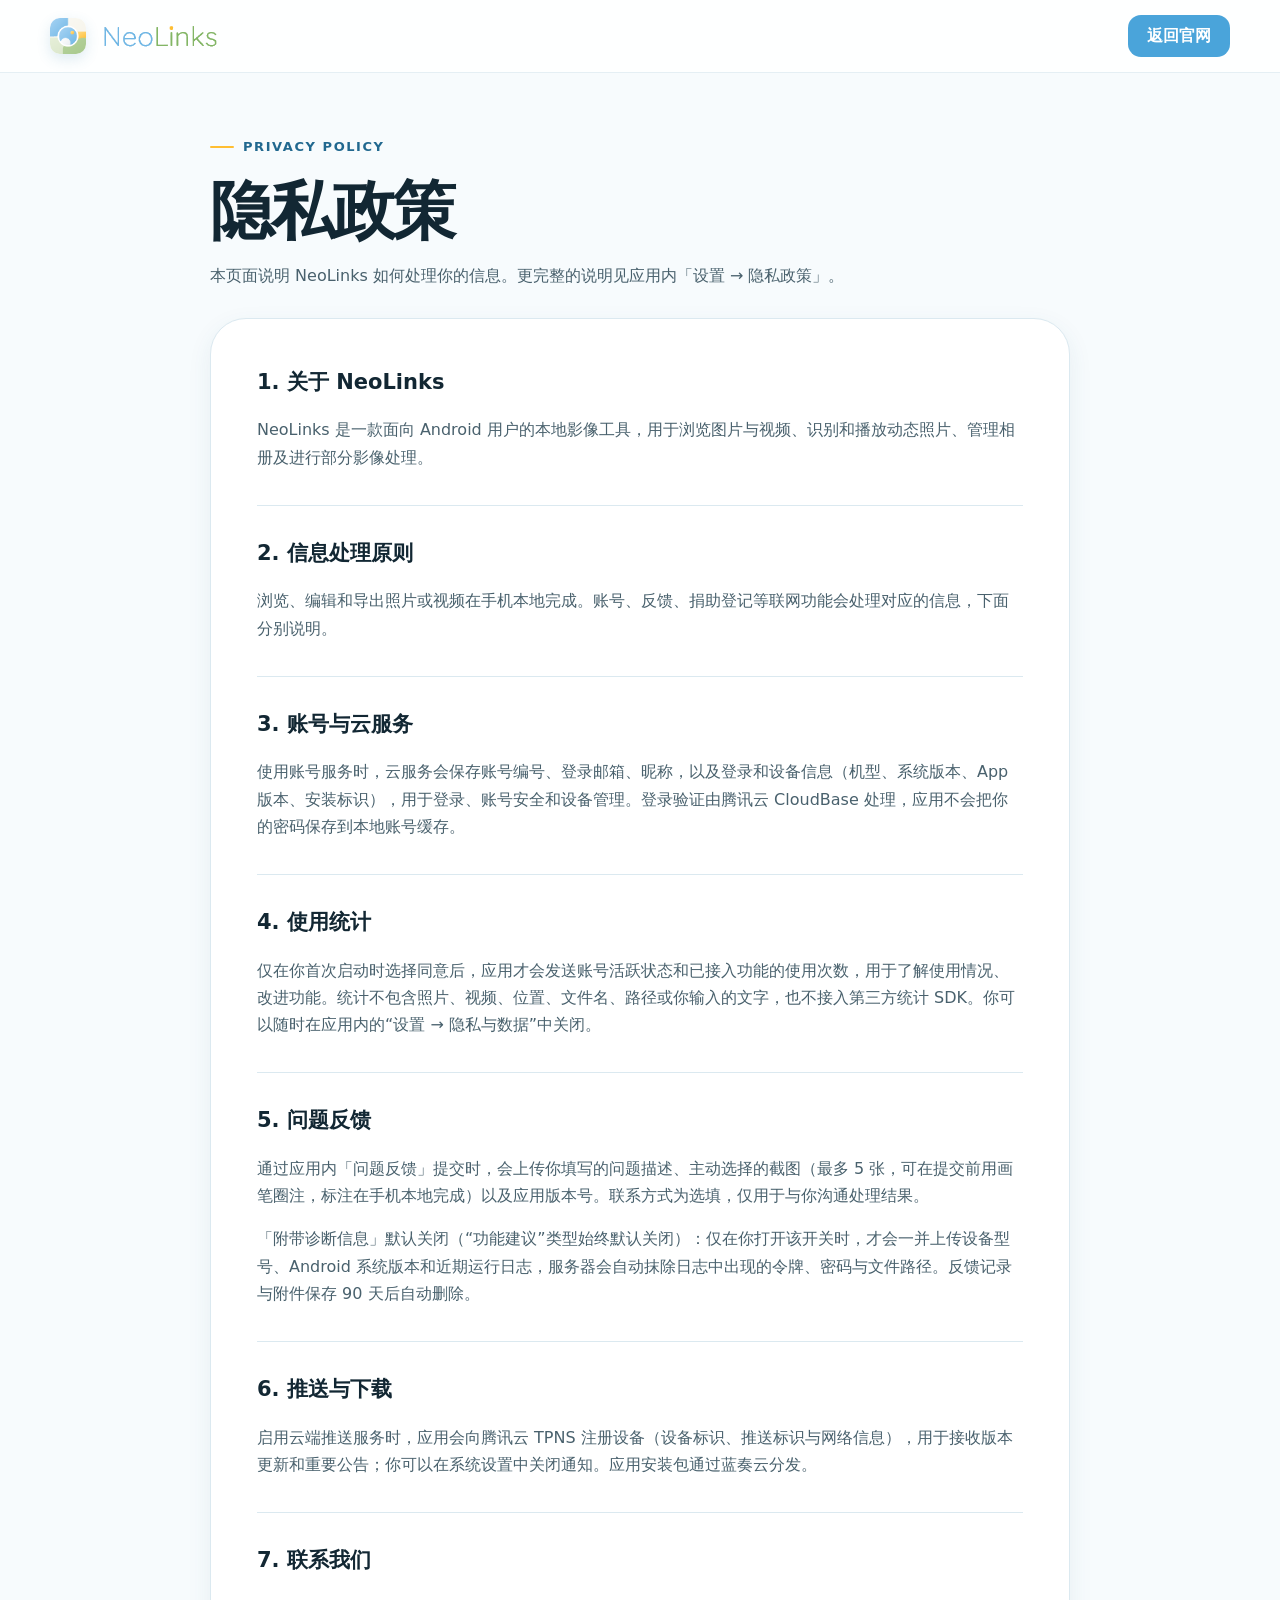
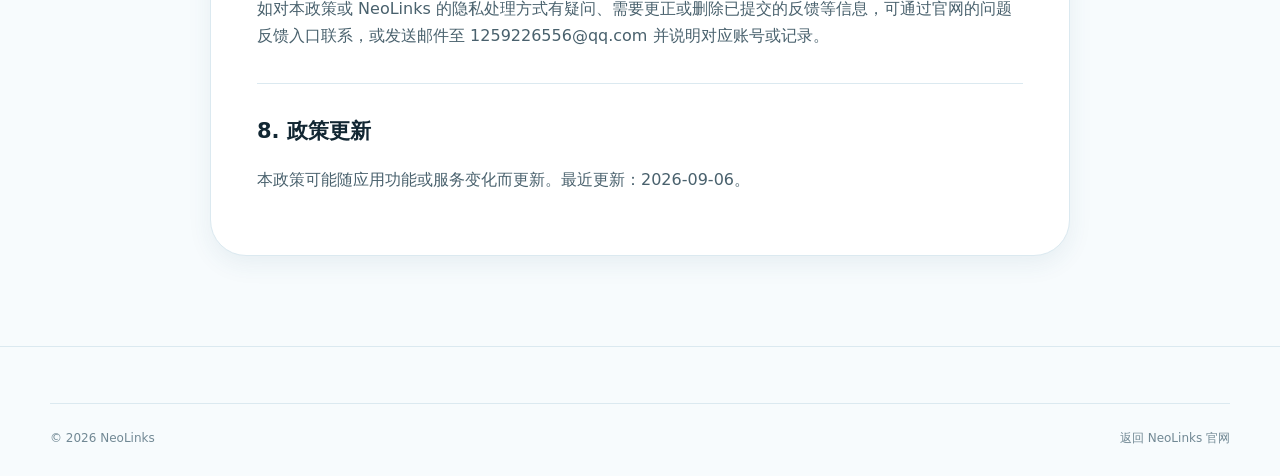
==== commit c1943143: "简化隐私政策页面为正式版，移除占位配置提示逻辑" ====
--- a/privacy.html
+++ b/privacy.html
@@ -28,7 +28,7 @@
       <header class="privacy-header">
         <p class="eyebrow"><span></span> Privacy Policy</p>
         <h1>隐私政策</h1>
-        <p>本页面是 NeoLinks 隐私政策的基础草案。所有尚未最终确认的内容均已明确标记。</p>
+        <p>本页面说明 NeoLinks 如何处理你的信息。更完整的说明见应用内「设置 → 隐私政策」。</p>
       </header>
 
       <article class="privacy-card">
@@ -37,38 +37,40 @@
           <p>NeoLinks 是一款面向 Android 用户的本地影像工具，用于浏览图片与视频、识别和播放动态照片、管理相册及进行部分影像处理。</p>
         </section>
 
-        <section aria-labelledby="privacy-data">
-          <h2 id="privacy-data">2. 用户信息收集</h2>
-          <p>当前版本是否会收集、上传或统计可识别个人身份的信息：<span class="pending">待确认</span>。</p>
-          <p>在正式发布前，应根据实际应用代码、所接入的 SDK 与网络请求情况完成核对。本政策不会假设或虚构不存在的数据收集行为。</p>
+        <section aria-labelledby="privacy-principles">
+          <h2 id="privacy-principles">2. 信息处理原则</h2>
+          <p>浏览、编辑和导出照片或视频在手机本地完成。账号、反馈、捐助登记等联网功能会处理对应的信息，下面分别说明。</p>
         </section>
 
-        <section aria-labelledby="privacy-media">
-          <h2 id="privacy-media">3. 相册与媒体权限</h2>
-          <p>NeoLinks 可能需要读取设备上的图片与视频，以便展示图库、识别动态照片、播放视频、查看影像信息以及执行用户主动发起的影像处理操作。</p>
-          <p>具体权限名称、适用 Android 版本及授权范围：<span class="pending">待确认</span>。</p>
+        <section aria-labelledby="privacy-account">
+          <h2 id="privacy-account">3. 账号与云服务</h2>
+          <p>使用账号服务时，云服务会保存账号编号、登录邮箱、昵称，以及登录和设备信息（机型、系统版本、App 版本、安装标识），用于登录、账号安全和设备管理。登录验证由腾讯云 CloudBase 处理，应用不会把你的密码保存到本地账号缓存。</p>
         </section>
 
-        <section aria-labelledby="privacy-files">
-          <h2 id="privacy-files">4. 文件访问权限</h2>
-          <p>在用户主动保存、导出、移动或管理媒体文件时，NeoLinks 可能需要相应的文件访问能力。应用应仅在实现用户所选择的功能时使用该权限。</p>
-          <p>是否使用“所有文件访问权限”以及具体用途：<span class="pending">待确认</span>。</p>
+        <section aria-labelledby="privacy-stats">
+          <h2 id="privacy-stats">4. 使用统计</h2>
+          <p>仅在你首次启动时选择同意后，应用才会发送账号活跃状态和已接入功能的使用次数，用于了解使用情况、改进功能。统计不包含照片、视频、位置、文件名、路径或你输入的文字，也不接入第三方统计 SDK。你可以随时在应用内的“设置 → 隐私与数据”中关闭。</p>
         </section>
 
-        <section aria-labelledby="privacy-third-party">
-          <h2 id="privacy-third-party">5. 第三方服务</h2>
-          <p>当前版本实际接入的第三方 SDK、崩溃分析、统计、云服务或广告服务：<span class="pending">待确认</span>。</p>
-          <p>官网的问题反馈入口会跳转至腾讯问卷。用户在该页面提交的信息将按照腾讯问卷相关规则处理，请在提交前阅读其页面所展示的说明。</p>
+        <section aria-labelledby="privacy-feedback">
+          <h2 id="privacy-feedback">5. 问题反馈</h2>
+          <p>通过应用内「问题反馈」提交时，会上传你填写的问题描述、主动选择的截图（最多 5 张，可在提交前用画笔圈注，标注在手机本地完成）以及应用版本号。联系方式为选填，仅用于与你沟通处理结果。</p>
+          <p>「附带诊断信息」默认关闭（“功能建议”类型始终默认关闭）：仅在你打开该开关时，才会一并上传设备型号、Android 系统版本和近期运行日志，服务器会自动抹除日志中出现的令牌、密码与文件路径。反馈记录与附件保存 90 天后自动删除。</p>
+        </section>
+
+        <section aria-labelledby="privacy-push">
+          <h2 id="privacy-push">6. 推送与下载</h2>
+          <p>启用云端推送服务时，应用会向腾讯云 TPNS 注册设备（设备标识、推送标识与网络信息），用于接收版本更新和重要公告；你可以在系统设置中关闭通知。应用安装包通过蓝奏云分发。</p>
         </section>
 
         <section aria-labelledby="privacy-contact">
-          <h2 id="privacy-contact">6. 联系与反馈</h2>
-          <p>如对本政策或 NeoLinks 的隐私处理方式有疑问，请通过官网的问题反馈入口联系。其他联系方式：<span class="pending">待确认</span>。</p>
+          <h2 id="privacy-contact">7. 联系我们</h2>
+          <p>如对本政策或 NeoLinks 的隐私处理方式有疑问、需要更正或删除已提交的反馈等信息，可通过官网的问题反馈入口联系，或发送邮件至 1259226556@qq.com 并说明对应账号或记录。</p>
         </section>
 
         <section aria-labelledby="privacy-update">
-          <h2 id="privacy-update">7. 政策更新</h2>
-          <p>本政策可能随应用功能、权限或第三方服务变化而更新。政策更新时间：<span class="pending">待填写</span>。</p>
+          <h2 id="privacy-update">8. 政策更新</h2>
+          <p>本政策可能随应用功能或服务变化而更新。最近更新：2026-09-06。</p>
         </section>
       </article>
     </div>
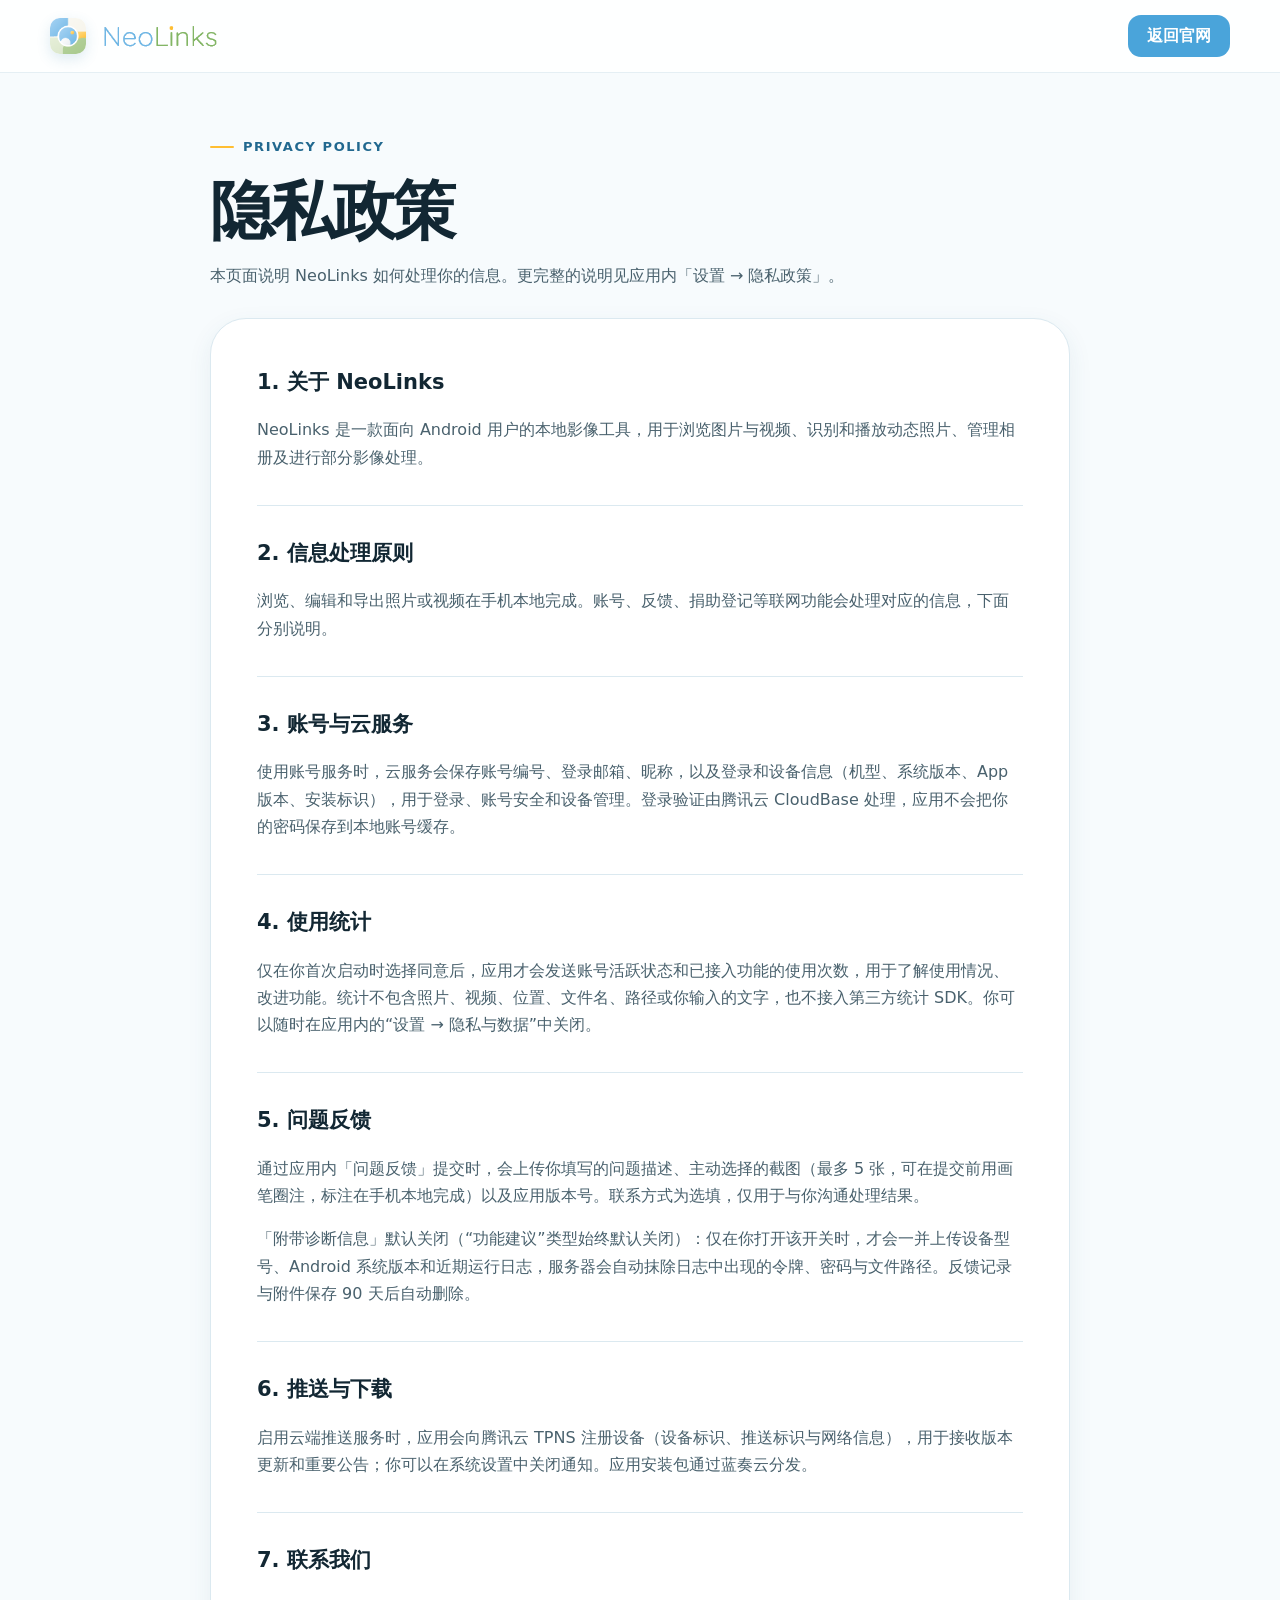
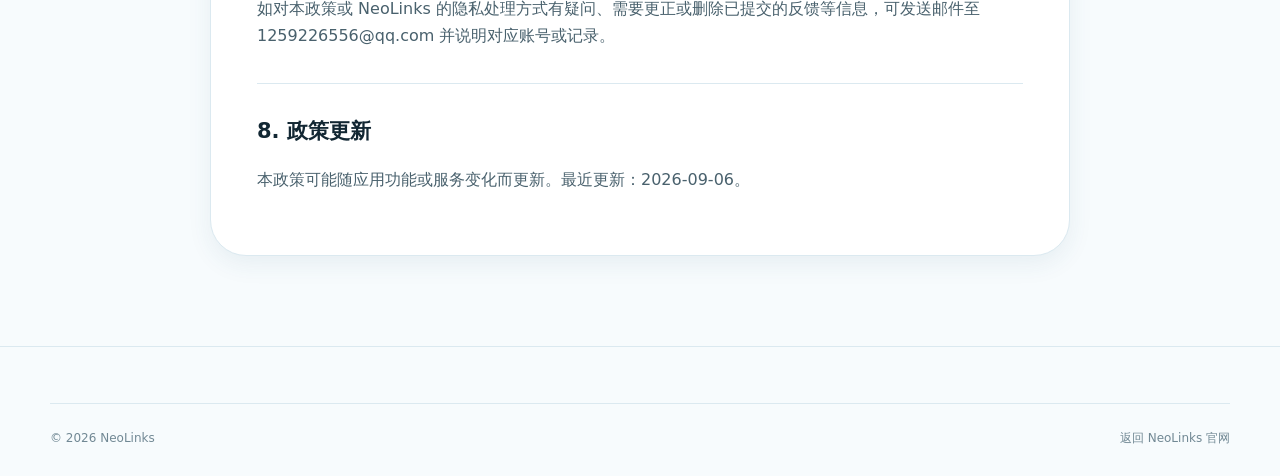
==== commit 22f50845: "移除官网问题反馈入口（问卷渠道已停用）" ====
--- a/privacy.html
+++ b/privacy.html
@@ -65,7 +65,7 @@
 
         <section aria-labelledby="privacy-contact">
           <h2 id="privacy-contact">7. 联系我们</h2>
-          <p>如对本政策或 NeoLinks 的隐私处理方式有疑问、需要更正或删除已提交的反馈等信息，可通过官网的问题反馈入口联系，或发送邮件至 1259226556@qq.com 并说明对应账号或记录。</p>
+          <p>如对本政策或 NeoLinks 的隐私处理方式有疑问、需要更正或删除已提交的反馈等信息，可发送邮件至 1259226556@qq.com 并说明对应账号或记录。</p>
         </section>
 
         <section aria-labelledby="privacy-update">
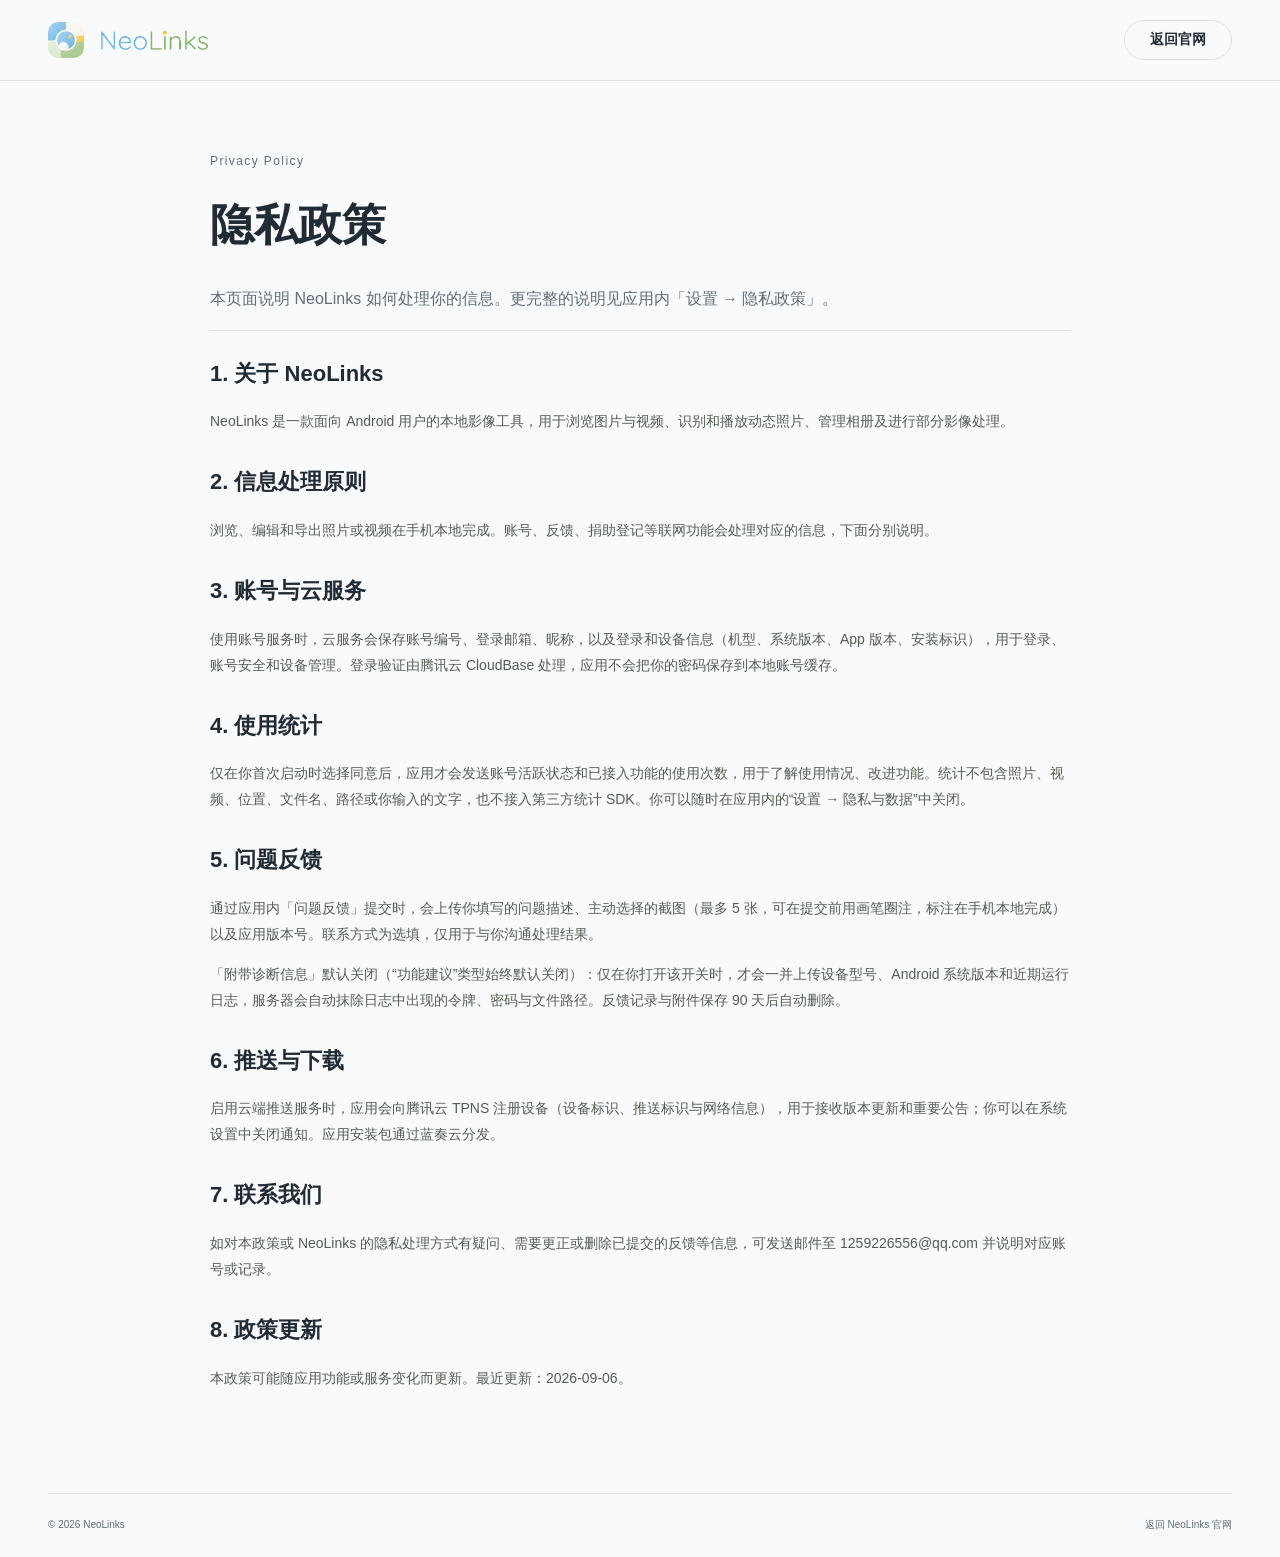
==== commit bec79f51: "Redesign NeoLinks website for mobile and Android discovery" ====
--- a/privacy.html
+++ b/privacy.html
@@ -3,12 +3,12 @@
 <head>
   <meta charset="utf-8">
   <meta name="viewport" content="width=device-width, initial-scale=1">
-  <meta name="theme-color" content="#f7fbfe">
+  <meta name="theme-color" content="#f8fafb">
   <meta name="description" content="NeoLinks 隐私政策。">
-  <link rel="canonical" href="https://wavejiang.github.io/neolinks-website/privacy.html">
+  <link rel="canonical" href="https://neolinks.top/privacy.html">
   <title>隐私政策｜NeoLinks</title>
   <link rel="icon" type="image/png" href="assets/logo/neolinks-icon.png">
-  <link rel="stylesheet" href="styles/main.css">
+  <link rel="stylesheet" href="styles/main.css?v=20260907b">
   <script src="scripts/main.js" defer></script>
 </head>
 <body class="privacy-page">
--- a/styles/main.css
+++ b/styles/main.css
@@ -1,1271 +1,1087 @@
 :root {
-  --blue-50: #f2f9fd;
-  --blue-100: #e3f3fb;
-  --blue-200: #c8e7f7;
-  --blue-400: #70b7e5;
-  --blue-500: #4aa4da;
-  --blue-600: #2e86bd;
-  --blue-700: #21688f;
-  --green: #83b665;
-  --yellow: #ffbe32;
-  --ink: #122733;
-  --ink-soft: #49616d;
-  --line: #dbe9f0;
-  --surface: #ffffff;
-  --surface-soft: #f7fbfd;
-  --shadow-sm: 0 8px 24px rgba(34, 92, 121, 0.08);
-  --shadow-md: 0 22px 60px rgba(34, 92, 121, 0.14);
-  --radius-sm: 16px;
-  --radius-md: 24px;
-  --radius-lg: 36px;
-  --container: 1180px;
+  --bg:#f6f6f2;
+  --ink:#202522;
+  --muted:#6d726b;
+  --line:#dedfd6;
+  --green:#dcebbb;
+  --dark:#29392d
+}
+* {
+  box-sizing:border-box
+}
+html {
+  scroll-behavior:smooth;
+  scroll-padding-top:95px
+}
+body {
+  margin:0;
+  background:var(--bg);
+  color:var(--ink);
+  font-family:Arial,"Microsoft YaHei","PingFang SC",sans-serif;
+  -webkit-font-smoothing:antialiased
+}
+a {
+  color:inherit;
+  text-decoration:none
+}
+button {
+  font:inherit
+}
+img {
+  display:block;
+  max-width:100%;
+  height:auto
+}
+p {
+  line-height:1.85
+}
+h1,h2,h3,p {
+  margin-top:0
+}
+h1,h2,h3 {
+  font-weight:600
+}
+a,button,summary {
+  -webkit-tap-highlight-color:transparent
+}
+a:focus-visible,button:focus-visible,summary:focus-visible {
+  outline:3px solid #69863d;
+  outline-offset:6px
+}
+a:hover {
+  color:#607743
+}
+.container {
+  width:min(1184px,calc(100% - 96px));
+  margin-inline:auto
+}
+.site-header {
+  background:rgba(246,246,242,.96);
+  position:sticky;
+  top:0;
+  z-index:20;
+  border-bottom:1px solid var(--line)
+}
+.nav {
+  height:86px;
+  display:flex;
+  justify-content:space-between;
+  align-items:center
+}
+.brand {
+  display:inline-flex;
+  align-items:center;
+  gap:10px;
+  font-size:24px;
+  letter-spacing:-1px;
+  font-weight:700
+}
+.brand-icon {
+  width:36px;
+  height:36px;
+  border-radius:10px
+}
+.brand-dot {
+  font-size:11px;
+  vertical-align:top;
+  margin-left:4px
+}
+.brand-wordmark {
+  width:120px
+}
+.nav-menu {
+  display:flex;
+  align-items:center;
+  gap:36px;
+  font-size:13px
+}
+.nav-download {
+  border:1px solid var(--ink);
+  padding:11px 19px;
+  border-radius:6px
+}
+.nav-download span {
+  margin-left:20px
+}
+.hero {
+  display:grid;
+  grid-template-columns:1.1fr 1fr;
+  gap:46px;
+  align-items:center;
+  padding-block:65px 64px
+}
+.eyebrow {
+  font-size:12px;
+  letter-spacing:1.4px;
+  line-height:1.8;
+  margin-bottom:23px
+}
+.status-dot {
+  display:inline-block;
+  width:7px;
+  height:7px;
+  background:#6d8f40;
+  border-radius:50%;
+  margin-right:8px
+}
+.hero h1 {
+  font-size:clamp(48px,5.4vw,76px);
+  letter-spacing:-3px;
+  line-height:1.23;
+  margin-bottom:26px
+}
+.hero h1>span {
+  color:#74815e
+}
+.hero-description {
+  font-size:16px;
+  color:var(--muted);
+  margin-bottom:31px
+}
+.hero-actions {
+  display:flex;
+  align-items:center;
+  gap:27px
+}
+.button {
+  display:inline-flex;
+  align-items:center;
+  justify-content:center;
+  gap:28px;
+  padding:17px 23px;
+  border-radius:6px;
+  font-size:14px;
+  font-weight:600;
+  transition:transform .2s,background .2s
+}
+.button:hover {
+  transform:translateY(-2px)
+}
+.button-primary {
+  background:var(--ink);
+  color:white
+}
+.button-primary:hover {
+  background:#405139;
+  color:white
+}
+.text-link {
+  font-size:13px;
+  border-bottom:1px solid #aeb2a4;
+  padding-bottom:7px;
+  display:inline-flex;
+  gap:20px
+}
+.hero-note {
+  font-size:11px;
+  color:#7b8074;
+  margin:22px 0 0
+}
+.hero-note span {
+  padding:0 11px
+}
+.hero-art {
+  height:530px;
+  background:#e4e9dc;
+  border-radius:12px;
+  position:relative;
+  overflow:hidden;
+  display:flex;
+  align-items:center;
+  justify-content:center
+}
+.art-topline {
+  position:absolute;
+  top:22px;
+  left:24px;
+  right:24px;
+  display:flex;
+  justify-content:space-between;
+  font-size:8px;
+  letter-spacing:1.4px;
+  color:#66705f
+}
+.art-orbit {
+  position:absolute;
+  width:410px;
+  height:410px;
+  border:1px solid #c8d0bb;
+  border-radius:50%
+}
+.art-orbit:after {
+  content:"";
+  position:absolute;
+  inset:34px;
+  border:1px solid #d1d8c6;
+  border-radius:50%
+}
+.phone {
+  position:relative;
+  width:202px;
+  background:#1f2623;
+  border:6px solid #252c27;
+  border-radius:29px;
+  overflow:hidden;
+  transform:rotate(8deg);
+  box-shadow:18px 30px 38px #52634533
+}
+.phone img {
+  border-radius:23px
+}
+.art-label {
+  position:absolute;
+  bottom:74px;
+  left:24px;
+  background:#fffef4;
+  padding:15px 20px;
+  display:flex;
+  align-items:center;
+  gap:13px;
+  border-radius:8px;
+  box-shadow:0 8px 25px #30452a10;
+  font-size:13px;
+  transform:rotate(-4deg)
+}
+.art-label small {
+  display:block;
+  font-size:9px;
+  color:var(--muted);
+  margin-top:5px
+}
+.label-icon {
+  font-size:28px;
+  color:#6d8151
+}
+.art-bottom {
+  position:absolute;
+  bottom:22px;
+  right:24px;
+  font-size:9px;
+  letter-spacing:2px;
+  color:#66705f
+}
+.capabilities {
+  display:flex;
+  justify-content:space-between;
+  align-items:center;
+  border-block:1px solid var(--line);
+  padding-block:23px;
+  font-size:12px
+}
+.capabilities>span {
+  color:var(--muted)
+}
+.capabilities p {
+  margin:0;
+  font-size:13px
+}
+.capabilities i {
+  font-style:normal;
+  color:#b1b6a8;
+  padding:0 22px
+}
+.section {
+  padding-block:94px
+}
+.section-heading {
+  position:relative;
+  margin-bottom:40px
+}
+.section-heading h2,h2 {
+  font-size:40px;
+  line-height:1.4;
+  letter-spacing:-1.5px;
+  margin-bottom:20px
+}
+.section-heading>p:last-child {
+  position:absolute;
+  bottom:0;
+  right:0;
+  font-size:13px;
+  color:var(--muted)
+}
+.feature-layout {
+  display:grid;
+  grid-template-columns:1fr 1fr;
+  gap:20px
+}
+.feature-main {
+  grid-column:1/-1;
+  border-radius:10px;
+  background:#eceee6;
+  display:grid;
+  grid-template-columns:1fr 1fr;
+  overflow:hidden;
+  height:350px;
+  padding:42px 48px;
+  gap:60px
+}
+.number {
+  font-size:10px;
+  letter-spacing:1.6px;
+  color:#73796b
+}
+.feature-copy h3 {
+  font-size:29px;
+  line-height:1.5;
+  margin-top:25px;
+  margin-bottom:13px
+}
+.feature-copy p,.feature-small p {
+  font-size:13px;
+  color:var(--muted);
+  max-width:340px
+}
+.tags {
+  display:flex;
+  gap:9px;
+  margin-top:20px
+}
+.tags span {
+  font-size:10px;
+  border:1px solid #cdd2c2;
+  border-radius:4px;
+  padding:6px 9px
+}
+.album-preview {
+  width:280px;
+  transform:rotate(-7deg);
+  margin:5px auto 0;
+  border:7px solid #fff;
+  border-radius:23px;
+  overflow:hidden;
+  box-shadow:0 12px 30px #4b634b15
+}
+.feature-small {
+  padding:33px 38px;
+  border:1px solid var(--line);
+  border-radius:10px;
+  position:relative;
+  min-height:315px
+}
+.feature-small h3 {
+  font-size:25px;
+  margin:34px 0 12px
+}
+.motion-card {
+  background:#eeeee8
+}
+.create-card {
+  background:#f0ece5
+}
+.motion-symbol {
+  position:absolute;
+  top:30px;
+  right:32px;
+  width:54px;
+  height:54px
+}
+.motion-symbol span {
+  position:absolute;
+  inset:0;
+  border:1px solid #829072;
+  border-radius:50%
+}
+.motion-symbol span:nth-child(2) {
+  inset:8px
+}
+.motion-symbol span:nth-child(3) {
+  inset:17px;
+  background:#829072
+}
+.film {
+  display:flex;
+  align-items:center;
+  gap:7px;
+  position:absolute;
+  right:30px;
+  top:38px;
+  font-size:10px
+}
+.film span {
+  border:1px solid #a99b87;
+  border-radius:5px;
+  padding:8px
+}
+.film b {
+  font-weight:400
+}
+.feature-foot {
+  display:flex;
+  justify-content:space-between;
+  font-size:10px;
+  letter-spacing:1px;
+  margin-top:27px;
+  padding-top:20px;
+  border-top:1px solid #d4d4c8
+}
+.detail-strip {
+  display:grid;
+  grid-template-columns:1fr 1fr 60px;
+  gap:34px;
+  align-items:center;
+  padding:36px 0 0
+}
+.detail-strip h3 {
+  font-size:20px;
+  margin:12px 0 0
+}
+.detail-strip p {
+  font-size:12px;
+  color:var(--muted);
+  margin:0
+}
+.detail-mark {
+  font-size:17px;
+  line-height:1.5;
+  letter-spacing:2px;
+  color:#8b927e
+}
+.workflow {
+  background:#e9ece4;
+  overflow:hidden
+}
+.workflow-grid {
+  display:grid;
+  grid-template-columns:1fr 1fr;
+  align-items:center;
+  gap:80px
+}
+.muted {
+  color:var(--muted);
+  font-size:14px
+}
+.workflow .text-link {
+  margin-top:18px
+}
+.screenshot-note {
+  font-size:10px;
+  color:var(--muted);
+  margin-top:45px
+}
+.screen-pair {
+  display:flex;
+  gap:25px;
+  align-items:center
+}
+.screen-pair figure {
+  margin:0;
+  width:calc(50% - 12px)
+}
+.screen-pair figure:nth-child(2) {
+  margin-top:65px
+}
+.screen-pair img {
+  border:5px solid #fcfcf7;
+  border-radius:23px;
+  box-shadow:0 15px 28px #3f4c3820
+}
+.screen-pair figcaption {
+  font-size:10px;
+  color:var(--muted);
+  margin-top:17px;
+  letter-spacing:1px;
+  text-align:center
+}
+.faq-section {
+  display:grid;
+  grid-template-columns:1fr 1.3fr;
+  gap:80px
+}
+.faq-list {
+  border-top:1px solid var(--line)
+}
+details {
+  border-bottom:1px solid var(--line);
+  padding:23px 0
+}
+summary {
+  cursor:pointer;
+  list-style:none;
+  font-size:14px;
+  display:flex;
+  justify-content:space-between;
+  align-items:center;
+  gap:16px
+}
+summary::-webkit-details-marker {
+  display:none
+}
+summary:after {
+  content:"+";
+  font-size:22px;
+  font-weight:400;
+  color:var(--muted)
+}
+details[open] summary:after {
+  content:"−"
+}
+details p {
+  font-size:12px;
+  color:var(--muted);
+  margin:15px 30px 0 0
+}
+details p a {
+  text-decoration:underline;
+  text-underline-offset:3px;
+  overflow-wrap:anywhere
+}
+.download-section {
+  padding-bottom:70px;
+  scroll-margin-top:15px
+}
+.download-panel {
+  background:var(--dark);
+  color:#f5f6ed;
+  border-radius:12px;
+  padding:53px 58px;
+  display:grid;
+  grid-template-columns:1fr auto;
+  align-items:center;
+  gap:50px
+}
+.download-panel .eyebrow {
+  color:#bbcba8
+}
+.download-panel h2 {
+  font-size:42px
+}
+.download-panel p:not(.eyebrow) {
+  font-size:13px;
+  color:#c4cdbc
+}
+.download-actions {
+  display:flex;
+  gap:20px;
+  align-items:center;
+  margin-top:27px
+}
+.button-light {
+  background:#e1edbf;
+  color:#263421
+}
+.button-light:hover {
+  background:#f2f9df;
+  color:#263421
+}
+.copy-button {
+  color:#e0e9d5;
+  background:transparent;
+  border:0;
+  border-bottom:1px solid #75826b;
+  padding:10px 0;
+  cursor:pointer;
+  font-size:12px
+}
+.copy-button strong {
+  padding-left:6px
+}
+.download-panel .download-note {
+  font-size:10px!important;
+  margin:18px 0 0
+}
+.qr-card {
+  background:#fffef5;
+  padding:19px;
+  border-radius:8px;
+  text-align:center;
+  color:var(--ink)
+}
+.qr-card img {
+  width:145px;
+  height:145px
+}
+.qr-card p {
+  color:var(--ink)!important;
+  margin:13px 0 2px
+}
+.qr-card>span {
+  font-size:10px;
+  color:var(--muted)
+}
+#copy-status {
+  display:block;
+  font-size:12px;
+  min-height:18px;
+  margin-top:9px;
+  color:#dfeabd
+}
+.footer-main {
+  border-top:1px solid var(--line);
+  padding:30px 0;
+  display:flex;
+  align-items:center;
+  gap:24px
+}
+.footer-main>p {
+  font-size:12px;
+  color:var(--muted);
+  margin:0
+}
+.footer-main nav {
+  margin-left:auto;
+  display:flex;
+  gap:28px;
+  font-size:12px
+}
+.footer-bottom {
+  border-top:1px solid var(--line);
+  padding:22px 0;
+  display:flex;
+  justify-content:space-between;
+  font-size:10px;
+  color:var(--muted)
+}
+.footer-bottom p {
+  margin:0
+}
+.skip-link {
+  position:fixed;
+  top:-100px;
+  left:16px;
+  background:white;
+  padding:12px;
+  z-index:100
+}
+.skip-link:focus {
+  top:10px
+}
+.privacy-main {
+  padding:70px 0
+}
+.privacy-shell {
+  max-width:860px
+}
+.privacy-header h1 {
+  font-size:44px
+}
+.privacy-header>p {
+  color:var(--muted)
+}
+.privacy-card {
+  border-top:1px solid var(--line);
+  padding-top:28px
+}
+.privacy-card section {
+  margin-bottom:32px
+}
+.privacy-card h2 {
+  font-size:22px;
+  letter-spacing:0
+}
+.privacy-card p {
+  font-size:14px;
+  color:#555e52
+}
+.button-small {
+  border:1px solid var(--line);
+  padding:10px 16px
 }
 
-* {
-  box-sizing: border-box;
+@media(min-width:1500px) {
+  .hero {
+  padding-block:85px
+}
+.hero-art {
+  height:570px
 }
 
-html {
-  scroll-behavior: smooth;
-  scroll-padding-top: 88px;
+}
+@media(max-width:1000px) {
+  .container {
+  width:calc(100% - 56px)
+}
+.hero {
+  gap:25px
+}
+.hero-art {
+  height:480px
+}
+.hero h1 {
+  font-size:55px
+}
+.hero-actions {
+  gap:17px
+}
+.hero-actions .button {
+  padding:15px;
+  gap:14px
+}
+.hero .text-link {
+  font-size:12px;
+  gap:10px
+}
+.section-heading>p:last-child {
+  position:static
+}
+.feature-main {
+  gap:20px;
+  padding:32px
+}
+.faq-section {
+  gap:35px
+}
+.workflow-grid {
+  gap:40px
+}
+.download-panel {
+  padding:40px 32px;
+  gap:25px
+}
+.download-actions {
+  gap:14px
+}
+.capabilities i {
+  padding:0 12px
 }
 
-body {
-  margin: 0;
-  color: var(--ink);
-  background: var(--surface);
-  font-family: Inter, "PingFang SC", "Microsoft YaHei", system-ui, -apple-system, BlinkMacSystemFont, "Segoe UI", sans-serif;
-  font-size: 16px;
-  line-height: 1.7;
-  overflow-x: hidden;
-  text-rendering: optimizeLegibility;
 }
 
-img {
-  display: block;
-  max-width: 100%;
+@media(max-width:700px) {
+  .container {
+  width:calc(100% - 40px)
+}
+.nav {
+  height:70px
+}
+.brand {
+  font-size:21px
+}
+.brand-icon {
+  width:31px;
+  height:31px
+}
+.nav-menu {
+  gap:16px;
+  font-size:11px
+}
+.nav-menu>a:first-child {
+  display:none
+}
+.nav-download {
+  padding:9px 11px
+}
+.nav-download span {
+  margin-left:8px
+}
+.hero {
+  grid-template-columns:1fr;
+  padding-block:43px 30px;
+  gap:34px
+}
+.hero h1 {
+  font-size:57px;
+  letter-spacing:-2px
+}
+.eyebrow {
+  font-size:10px
+}
+.hero-description {
+  font-size:14px
+}
+.hero-actions {
+  gap:25px
+}
+.hero-actions .button {
+  padding:16px 20px
+}
+.hero-art {
+  height:440px
+}
+.phone {
+  width:170px
+}
+.art-label {
+  bottom:60px
+}
+.capabilities {
+  display:block;
+  padding-block:20px
+}
+.capabilities>span {
+  font-size:10px
+}
+.capabilities p {
+  font-size:11px;
+  margin-top:10px
+}
+.capabilities i {
+  padding:0 9px
+}
+.section {
+  padding-block:58px
+}
+h2,.section-heading h2 {
+  font-size:32px
+}
+.section-heading>p:last-child {
+  font-size:12px
+}
+.feature-layout {
+  grid-template-columns:1fr;
+  gap:15px
+}
+.feature-main {
+  grid-template-columns:1fr;
+  height:520px;
+  padding:28px;
+  gap:20px
+}
+.feature-copy h3 {
+  font-size:25px;
+  margin-top:20px
+}
+.feature-copy h3 br {
+  display:none
+}
+.feature-copy p {
+  font-size:12px
+}
+.tags {
+  margin-top:16px
+}
+.album-preview {
+  width:220px;
+  margin-top:4px
+}
+.feature-small {
+  padding:28px;
+  min-height:285px
+}
+.feature-small h3 {
+  font-size:23px
+}
+.detail-strip {
+  grid-template-columns:1fr;
+  gap:17px;
+  padding-top:28px
+}
+.detail-strip h3 {
+  font-size:20px
+}
+.detail-mark {
+  display:none
+}
+.workflow-grid {
+  grid-template-columns:1fr;
+  gap:30px
+}
+.screenshot-note {
+  margin-top:25px
+}
+.screen-pair {
+  max-width:420px;
+  margin:auto;
+  gap:20px
+}
+.screen-pair figure {
+  width:calc(50% - 10px)
+}
+.faq-section {
+  grid-template-columns:1fr;
+  gap:22px
+}
+summary {
+  font-size:13px
+}
+.download-panel {
+  grid-template-columns:1fr;
+  padding:32px 25px;
+  gap:30px
+}
+.download-panel h2 {
+  font-size:34px
+}
+.download-actions {
+  align-items:flex-start;
+  flex-direction:column;
+  gap:10px
+}
+.qr-card {
+  justify-self:start;
+  display:grid;
+  grid-template-columns:85px 1fr;
+  column-gap:18px;
+  align-items:center;
+  text-align:left;
+  padding:13px
+}
+.qr-card img {
+  width:85px;
+  height:85px;
+  grid-row:1/3
+}
+.qr-card p {
+  align-self:end;
+  margin:0 0 5px
+}
+.qr-card>span {
+  align-self:start
+}
+.download-section {
+  padding-bottom:42px
+}
+.footer-main {
+  flex-wrap:wrap;
+  gap:15px
+}
+.footer-main>p {
+  font-size:11px
+}
+.footer-main nav {
+  width:100%;
+  margin:10px 0 0;
+  gap:28px
+}
+.footer-bottom>p:nth-child(2) {
+  display:none
+}
+.privacy-main {
+  padding:40px 0
+}
+.privacy-header h1 {
+  font-size:36px
+}
+.privacy-card h2 {
+  font-size:21px
 }
 
-a {
-  color: inherit;
-  text-decoration: none;
+}
+@media(prefers-reduced-motion:reduce) {
+  html {
+  scroll-behavior:auto
+}
+*,*:before,*:after {
+  transition:none!important
 }
 
-button,
-a {
-  -webkit-tap-highlight-color: transparent;
 }
 
-button {
-  font: inherit;
+/* Mobile touch targets and narrow-screen reading. */
+@media (max-width: 700px) {
+  html { scroll-padding-top: 86px; }
+  .nav-menu > a { min-height: 44px; display: inline-flex; align-items: center; }
+  .nav-menu > a:first-child { display: none; }
+  .hero-actions .text-link { min-height: 44px; align-items: center; padding-block: 10px; }
+  .copy-button { min-height: 44px; }
+  .download-actions { width: 100%; }
+  .download-actions .button { width: 100%; min-height: 52px; }
+  .download-actions .copy-button { align-self: center; }
+  .footer-main nav a { min-height: 44px; display: inline-flex; align-items: center; }
+  .footer-bottom > a { min-height: 44px; display: inline-flex; align-items: center; }
+  .footer-bottom { align-items: center; }
+}
+@media (max-width: 380px) {
+  .container { width: calc(100% - 32px); }
+  .nav-menu { gap: 10px; }
+  .brand { font-size: 19px; gap: 7px; }
+  .hero h1 { font-size: 49px; }
+  .hero-actions { gap: 15px; flex-wrap: wrap; }
+  .hero-actions .button { padding-inline: 15px; }
+  .hero-art { height: 400px; }
+  .capabilities i { padding-inline: 5px; }
+  .feature-main, .feature-small { padding-inline: 22px; }
+  .download-panel { padding-inline: 22px; }
+  .download-panel h2 { font-size: 30px; }
 }
 
-:focus-visible {
-  outline: 3px solid rgba(74, 164, 218, 0.42);
-  outline-offset: 4px;
-}
-
-.sr-only {
-  position: absolute;
-  width: 1px;
-  height: 1px;
-  padding: 0;
-  margin: -1px;
-  overflow: hidden;
-  clip: rect(0, 0, 0, 0);
-  white-space: nowrap;
-  border: 0;
-}
-
-.skip-link {
-  position: fixed;
-  z-index: 999;
-  top: 12px;
-  left: 12px;
-  padding: 10px 16px;
-  color: #fff;
-  background: var(--blue-700);
-  border-radius: 10px;
-  transform: translateY(-150%);
-}
-
-.skip-link:focus {
-  transform: translateY(0);
-}
-
-.container {
-  width: min(calc(100% - 40px), var(--container));
-  margin-inline: auto;
-}
-
-.section {
-  position: relative;
-  padding: 112px 0;
-}
-
-.site-header {
-  position: fixed;
-  z-index: 100;
-  top: 0;
-  right: 0;
-  left: 0;
-  background: rgba(255, 255, 255, 0.84);
-  border-bottom: 1px solid rgba(219, 233, 240, 0.7);
-  backdrop-filter: blur(18px);
-  -webkit-backdrop-filter: blur(18px);
-}
-
-.nav {
-  min-height: 72px;
-  display: flex;
-  align-items: center;
-  justify-content: space-between;
-  gap: 24px;
-}
-
-.brand {
-  display: inline-flex;
-  align-items: center;
-  flex: 0 0 auto;
-  gap: 11px;
-}
-
-.brand-icon {
-  width: 36px;
-  height: 36px;
-  border-radius: 10px;
-  box-shadow: 0 5px 14px rgba(58, 132, 174, 0.16);
-}
-
-.brand-wordmark {
-  width: 126px;
-  height: auto;
-}
-
-.nav-menu {
-  display: flex;
-  align-items: center;
-  gap: 6px;
-}
-
-.nav-menu > a:not(.button) {
-  padding: 10px 13px;
-  color: var(--ink-soft);
-  border-radius: 12px;
-  font-size: 14px;
-  font-weight: 600;
-  transition: color 180ms ease, background-color 180ms ease;
-}
-
-.nav-menu > a:not(.button):hover {
-  color: var(--blue-700);
-  background: var(--blue-50);
-}
-
-.menu-toggle {
-  display: none;
-  width: 46px;
-  height: 46px;
-  padding: 11px;
-  background: var(--blue-50);
-  border: 0;
-  border-radius: 14px;
-  cursor: pointer;
-}
-
-.menu-toggle span:not(.sr-only) {
-  display: block;
-  width: 100%;
-  height: 2px;
-  margin: 5px 0;
-  background: var(--ink);
-  border-radius: 2px;
-  transition: transform 180ms ease, opacity 180ms ease;
-}
-
-.button {
-  min-height: 52px;
-  padding: 13px 22px;
-  display: inline-flex;
-  align-items: center;
-  justify-content: center;
-  gap: 10px;
-  border: 1px solid transparent;
-  border-radius: 16px;
-  font-weight: 700;
-  line-height: 1.2;
-  cursor: pointer;
-  transition: transform 180ms ease, box-shadow 180ms ease, background-color 180ms ease;
-}
-
-.button:hover {
-  transform: translateY(-2px);
-}
-
-.button-small {
-  min-height: 42px;
-  padding: 10px 18px;
-  color: #fff;
-  background: var(--blue-500);
-  border-radius: 13px;
-}
-
-.button-primary {
-  color: #fff;
-  background: var(--blue-500);
-  box-shadow: 0 13px 28px rgba(74, 164, 218, 0.28);
-}
-
-.button-primary:hover {
-  background: var(--blue-600);
-  box-shadow: 0 17px 34px rgba(74, 164, 218, 0.32);
-}
-
-.button-secondary {
-  color: var(--ink);
-  background: rgba(255, 255, 255, 0.84);
-  border-color: var(--line);
-}
-
-.button-secondary:hover {
-  background: #fff;
-  box-shadow: var(--shadow-sm);
-}
-
-.hero {
-  min-height: 780px;
-  padding-top: 160px;
-  display: flex;
-  align-items: center;
-  background: linear-gradient(180deg, #f8fcfe 0%, #fff 82%);
-  isolation: isolate;
-}
-
-.hero-grid {
-  display: grid;
-  grid-template-columns: minmax(0, 1.02fr) minmax(430px, 0.98fr);
-  align-items: center;
-  gap: 48px;
-}
-
-.hero-copy {
-  position: relative;
-  z-index: 2;
-}
-
-.eyebrow {
-  margin: 0 0 18px;
-  display: flex;
-  align-items: center;
-  gap: 9px;
-  color: var(--blue-700);
-  font-size: 13px;
-  font-weight: 800;
-  letter-spacing: 0.12em;
-  text-transform: uppercase;
-}
-
-.eyebrow > span {
-  width: 24px;
-  height: 2px;
-  background: var(--yellow);
-  border-radius: 2px;
-}
-
-.hero h1 {
-  max-width: 670px;
-  margin: 0;
-  font-size: clamp(58px, 7vw, 96px);
-  font-weight: 760;
-  line-height: 1.02;
-  letter-spacing: -0.06em;
-}
-
-.hero h1 span {
-  color: var(--blue-500);
-}
-
-.hero-description {
-  max-width: 630px;
-  margin: 28px 0 0;
-  color: var(--ink-soft);
-  font-size: 19px;
-  line-height: 1.85;
-}
-
-.hero-actions {
-  margin-top: 34px;
-  display: flex;
-  flex-wrap: wrap;
-  gap: 12px;
-}
-
-.hero-visual {
-  position: relative;
-  height: 565px;
-  display: grid;
-  place-items: center;
-}
-
-.hero-glow {
-  position: absolute;
-  z-index: -1;
-  border-radius: 50%;
-  filter: blur(4px);
-  pointer-events: none;
-}
-
-.hero-glow-one {
-  top: 65px;
-  right: 2%;
-  width: 420px;
-  height: 420px;
-  background: rgba(112, 183, 229, 0.17);
-}
-
-.hero-glow-two {
-  bottom: 15%;
-  left: 2%;
-  width: 260px;
-  height: 260px;
-  background: rgba(131, 182, 101, 0.1);
-}
-
-.phone {
-  position: absolute;
-  width: 246px;
-  padding: 8px;
-  background: #18262d;
-  border: 1px solid #081116;
-  border-radius: 34px;
-  box-shadow: 0 40px 70px rgba(25, 62, 80, 0.24), inset 0 0 0 1px rgba(255, 255, 255, 0.14);
-}
-
-.phone::after {
-  content: "";
-  position: absolute;
-  top: 102px;
-  right: -4px;
-  width: 3px;
-  height: 64px;
-  background: #253840;
-  border-radius: 0 3px 3px 0;
-}
-
-.phone-screen {
-  overflow: hidden;
-  background: var(--blue-50);
-  border-radius: 27px;
-  aspect-ratio: 9 / 19.5;
-}
-
-.phone-screen img {
-  width: 100%;
-  height: 100%;
-  object-fit: cover;
-}
-
-.phone-speaker {
-  position: absolute;
-  z-index: 3;
-  top: 17px;
-  left: 50%;
-  width: 8px;
-  height: 8px;
-  background: #111d22;
-  border: 2px solid #31464f;
-  border-radius: 50%;
-  transform: translateX(-50%);
-}
-
-.phone-front {
-  z-index: 2;
-  right: 85px;
-  transform: rotate(2deg);
-}
-
-.phone-back {
-  z-index: 1;
-  left: 34px;
-  width: 218px;
-  opacity: 0.78;
-  transform: translateY(30px) rotate(-9deg);
-}
-
-.orbit {
-  position: absolute;
-  border: 1px solid rgba(74, 164, 218, 0.18);
-  border-radius: 50%;
-}
-
-.orbit-one {
-  width: 465px;
-  height: 465px;
-}
-
-.orbit-two {
-  width: 365px;
-  height: 365px;
-  border-style: dashed;
-}
-
-.floating-chip {
-  position: absolute;
-  z-index: 4;
-  padding: 11px 15px;
-  display: flex;
-  align-items: center;
-  gap: 8px;
-  color: var(--ink);
-  background: rgba(255, 255, 255, 0.9);
-  border: 1px solid rgba(219, 233, 240, 0.86);
-  border-radius: 15px;
-  box-shadow: var(--shadow-md);
-  backdrop-filter: blur(12px);
-  font-size: 13px;
-  font-weight: 750;
-}
-
-.floating-chip span {
-  color: var(--blue-500);
-}
-
-.chip-photo {
-  top: 116px;
-  left: 4px;
-}
-
-.chip-hdr {
-  right: 0;
-  bottom: 96px;
-}
-
-.chip-hdr span {
-  padding: 2px 5px;
-  color: #8b6309;
-  background: #fff4d3;
-  border-radius: 5px;
-  font-size: 9px;
-}
-
-.section-heading {
-  max-width: 650px;
-  margin-bottom: 50px;
-}
-
-.section-heading h2,
-.download-content h2,
-.feedback-panel h2 {
-  margin: 0;
-  font-size: clamp(34px, 4vw, 52px);
-  line-height: 1.18;
-  letter-spacing: -0.045em;
-}
-
-.section-heading > p:last-child,
-.feedback-panel > div > p:last-child {
-  margin: 18px 0 0;
-  color: var(--ink-soft);
-}
-
-.features-section {
-  background: var(--surface);
-}
-
-.feature-grid {
-  display: grid;
-  grid-template-columns: repeat(3, minmax(0, 1fr));
-  gap: 18px;
-}
-
-.feature-card {
-  min-height: 245px;
-  padding: 30px;
-  background: #fff;
-  border: 1px solid var(--line);
-  border-radius: var(--radius-md);
-  box-shadow: 0 5px 18px rgba(34, 92, 121, 0.045);
-  transition: transform 220ms ease, box-shadow 220ms ease, border-color 220ms ease;
-}
-
-.feature-card:hover {
-  border-color: var(--blue-200);
-  box-shadow: var(--shadow-md);
-  transform: translateY(-5px);
-}
-
-.feature-icon {
-  width: 50px;
-  height: 50px;
-  display: grid;
-  place-items: center;
-  color: var(--blue-700);
-  background: var(--blue-100);
-  border-radius: 15px;
-  font-size: 23px;
-  font-weight: 700;
-}
-
-.feature-card:nth-child(2) .feature-icon,
-.feature-card:nth-child(5) .feature-icon {
-  color: #50743c;
-  background: #edf6e8;
-}
-
-.feature-card:nth-child(3) .feature-icon,
-.feature-card:nth-child(6) .feature-icon {
-  color: #93670a;
-  background: #fff5da;
-}
-
-.feature-icon-text {
-  font-size: 11px;
-  letter-spacing: 0.05em;
-}
-
-.feature-card h3 {
-  margin: 24px 0 8px;
-  font-size: 21px;
-}
-
-.feature-card p {
-  margin: 0;
-  color: var(--ink-soft);
-  font-size: 15px;
-}
-
-.screenshots-section {
-  overflow: hidden;
-  background: var(--surface-soft);
-}
-
-.section-heading-row {
-  max-width: none;
-  display: flex;
-  align-items: end;
-  justify-content: space-between;
-  gap: 44px;
-}
-
-.section-heading-row > div {
-  max-width: 600px;
-}
-
-.section-heading-row > p {
-  max-width: 390px;
-}
-
-.screenshot-track {
-  margin-right: calc((100vw - min(calc(100vw - 40px), var(--container))) / -2);
-  padding: 12px max(40px, calc((100vw - var(--container)) / 2)) 24px 0;
-  display: grid;
-  grid-auto-columns: 255px;
-  grid-auto-flow: column;
-  gap: 22px;
-  overflow-x: auto;
-  overscroll-behavior-inline: contain;
-  scroll-snap-type: x mandatory;
-  scrollbar-width: thin;
-  scrollbar-color: var(--blue-200) transparent;
-}
-
-.screenshot-card {
-  margin: 0;
-  scroll-snap-align: start;
-}
-
-.device-frame {
-  position: relative;
-  padding: 7px;
-  overflow: hidden;
-  background: #16272f;
-  border: 1px solid #0c171c;
-  border-radius: 31px;
-  box-shadow: 0 24px 45px rgba(26, 61, 78, 0.16), inset 0 0 0 1px rgba(255, 255, 255, 0.12);
-}
-
-.device-frame::before {
-  content: "";
-  position: absolute;
-  z-index: 2;
-  top: 14px;
-  left: 50%;
-  width: 7px;
-  height: 7px;
-  background: #0b161b;
-  border: 1px solid #354b55;
-  border-radius: 50%;
-  transform: translateX(-50%);
-}
-
-.device-frame img {
-  width: 100%;
-  aspect-ratio: 9 / 19.5;
-  object-fit: cover;
-  border-radius: 24px;
-}
-
-.screenshot-card figcaption {
-  margin-top: 14px;
-  color: var(--ink-soft);
-  text-align: center;
-  font-size: 14px;
-  font-weight: 650;
-}
-
-.download-section {
-  padding-bottom: 88px;
-}
-
-.download-panel {
-  position: relative;
-  overflow: hidden;
-  display: grid;
-  grid-template-columns: minmax(0, 1.28fr) minmax(280px, 0.72fr);
-  background: var(--blue-600);
-  border-radius: var(--radius-lg);
-  box-shadow: 0 28px 70px rgba(33, 104, 143, 0.22);
-}
-
-.download-panel::before,
-.download-panel::after {
-  content: "";
-  position: absolute;
-  border-radius: 50%;
-  pointer-events: none;
-}
-
-.download-panel::before {
-  top: -210px;
-  right: 22%;
-  width: 430px;
-  height: 430px;
-  background: rgba(255, 255, 255, 0.07);
-}
-
-.download-panel::after {
-  bottom: -190px;
-  left: -120px;
-  width: 380px;
-  height: 380px;
-  background: rgba(131, 182, 101, 0.18);
-}
-
-.download-content,
-.download-aside {
-  position: relative;
-  z-index: 1;
-}
-
-.download-content {
-  padding: 58px 64px;
-  color: #fff;
-}
-
-.download-logo {
-  width: 66px;
-  height: 66px;
-  margin-bottom: 26px;
-  border: 2px solid rgba(255, 255, 255, 0.5);
-  border-radius: 19px;
-}
-
-.eyebrow-light {
-  color: rgba(255, 255, 255, 0.78);
-}
-
-.download-content > p:not(.eyebrow) {
-  max-width: 620px;
-  margin: 16px 0 0;
-  color: rgba(255, 255, 255, 0.78);
-}
-
-.download-details {
-  margin: 30px 0 0;
-  display: grid;
-  grid-template-columns: repeat(2, minmax(0, 1fr));
-  gap: 10px;
-}
-
-.download-details > div {
-  padding: 14px 16px;
-  background: rgba(255, 255, 255, 0.1);
-  border: 1px solid rgba(255, 255, 255, 0.12);
-  border-radius: 14px;
-}
-
-.download-details dt,
-.download-details dd {
-  margin: 0;
-}
-
-.download-details dt {
-  color: rgba(255, 255, 255, 0.62);
-  font-size: 12px;
-}
-
-.download-details dd {
-  font-weight: 750;
-}
-
-
-.download-details > div:last-child {
-  grid-column: 1 / -1;
-  background: rgba(255, 255, 255, 0.18);
-  border-color: rgba(255, 255, 255, 0.34);
-  box-shadow: 0 12px 26px rgba(18, 39, 51, 0.14);
-}
-
-.download-details > div:last-child dt {
-  color: rgba(255, 255, 255, 0.86);
-  font-weight: 800;
-}
-
-.download-details > div:last-child dd[data-config="downloadPassword"] {
-  margin-top: 2px;
-  color: #fff;
-  font-size: clamp(30px, 4vw, 42px);
-  line-height: 1;
-  letter-spacing: 0.16em;
-  font-weight: 900;
-  text-shadow: 0 2px 14px rgba(18, 39, 51, 0.22);
-}
-
-.download-actions p strong[data-config="downloadPassword"],
-.qr-placeholder strong[data-config="downloadPassword"] {
-  color: #ffe36e;
-  font-size: 1.25em;
-  font-weight: 900;
-  letter-spacing: 0.08em;
-}
-
-.download-actions {
-  margin-top: 26px;
-  display: flex;
-  align-items: center;
-  gap: 18px;
-}
-
-.button-white {
-  flex: 0 0 auto;
-  color: var(--blue-700);
-  background: #fff;
-  box-shadow: 0 15px 30px rgba(18, 39, 51, 0.14);
-}
-
-.download-actions p {
-  max-width: 360px;
-  margin: 0;
-  color: rgba(255, 255, 255, 0.68);
-  font-size: 12px;
-}
-
-.download-aside {
-  padding: 46px;
-  display: flex;
-  flex-direction: column;
-  justify-content: center;
-  gap: 25px;
-  background: rgba(15, 75, 108, 0.32);
-  border-left: 1px solid rgba(255, 255, 255, 0.12);
-}
-
-.qr-placeholder {
-  width: 178px;
-  padding: 12px;
-  align-self: center;
-  color: rgba(255, 255, 255, 0.7);
-  background: #fff;
-  border-radius: 20px;
-  text-align: center;
-  font-size: 11px;
-}
-
-.qr-image {
-  width: 154px;
-  height: 154px;
-  margin-bottom: 8px;
-  object-fit: contain;
-  border-radius: 9px;
-}
-
-.qr-placeholder span {
-  color: var(--ink-soft);
-}
-
-.release-notes {
-  color: #fff;
-}
-
-.release-notes h3 {
-  margin: 0 0 10px;
-  font-size: 16px;
-}
-
-.release-notes p {
-  margin: 0;
-  color: rgba(255, 255, 255, 0.72);
-  font-size: 13px;
-}
-
-.feedback-section {
-  padding-top: 60px;
-  background: var(--surface-soft);
-}
-
-.feedback-panel {
-  padding: 48px 54px;
-  display: flex;
-  align-items: center;
-  justify-content: space-between;
-  gap: 48px;
-  background: #fff;
-  border: 1px solid var(--line);
-  border-radius: var(--radius-lg);
-  box-shadow: var(--shadow-sm);
-}
-
-.feedback-panel > div {
-  max-width: 690px;
-}
-
-.feedback-panel h2 {
-  font-size: clamp(30px, 3.5vw, 46px);
-}
-
-.site-footer {
-  padding: 56px 0 28px;
-  background: var(--surface-soft);
-  border-top: 1px solid var(--line);
-}
-
-.footer-main {
-  padding-bottom: 34px;
-  display: flex;
-  align-items: center;
-  justify-content: space-between;
-  gap: 34px;
-}
-
-.footer-brand > p {
-  margin: 11px 0 0;
-  color: var(--ink-soft);
-  font-size: 13px;
-}
-
-.footer-links {
-  display: flex;
-  flex-wrap: wrap;
-  gap: 22px;
-  color: var(--ink-soft);
-  font-size: 14px;
-  font-weight: 600;
-}
-
-.footer-links a:hover {
-  color: var(--blue-700);
-}
-
-.footer-bottom {
-  padding-top: 24px;
-  display: flex;
-  align-items: start;
-  justify-content: space-between;
-  gap: 36px;
-  color: #718894;
-  border-top: 1px solid var(--line);
-  font-size: 12px;
-}
-
-.footer-bottom p {
-  margin: 0;
-}
-
-.footer-bottom p:last-child {
-  max-width: 700px;
-  text-align: right;
-}
-
-.reveal {
-  opacity: 0;
-  transform: translateY(16px);
-  transition: opacity 600ms ease, transform 600ms ease;
-}
-
-.reveal.is-visible {
-  opacity: 1;
-  transform: none;
-}
-
-.privacy-page {
-  background: var(--surface-soft);
-}
-
-.privacy-main {
-  min-height: calc(100vh - 250px);
-  padding: 136px 0 90px;
-}
-
-.privacy-shell {
-  max-width: 860px;
-}
-
-.privacy-header {
-  margin-bottom: 28px;
-}
-
-.privacy-header h1 {
-  margin: 0;
-  font-size: clamp(42px, 6vw, 64px);
-  line-height: 1.1;
-  letter-spacing: -0.05em;
-}
-
-.privacy-header > p:last-child {
-  color: var(--ink-soft);
-}
-
-.privacy-card {
-  padding: 46px;
-  background: #fff;
-  border: 1px solid var(--line);
-  border-radius: var(--radius-lg);
-  box-shadow: var(--shadow-sm);
-}
-
-.privacy-card section + section {
-  margin-top: 34px;
-  padding-top: 30px;
-  border-top: 1px solid var(--line);
-}
-
-.privacy-card h2 {
-  margin: 0 0 12px;
-  font-size: 21px;
-}
-
-.privacy-card p,
-.privacy-card li {
-  color: var(--ink-soft);
-}
-
-.privacy-card ul {
-  padding-left: 22px;
-}
-
-.pending {
-  display: inline-block;
-  padding: 1px 7px;
-  color: #805a06;
-  background: #fff2c9;
-  border: 1px solid #f0d37d;
-  border-radius: 6px;
-  font-size: 0.9em;
-  font-weight: 750;
-}
-
-@media (max-width: 980px) {
-  .section {
-    padding: 90px 0;
-  }
-
-  .hero {
-    padding-top: 135px;
-  }
-
-  .hero-grid {
-    grid-template-columns: 1fr;
-    gap: 25px;
-  }
-
-  .hero-copy {
-    max-width: 760px;
-  }
-
-  .hero-visual {
-    width: min(100%, 590px);
-    margin-inline: auto;
-  }
-
-  .feature-grid {
-    grid-template-columns: repeat(2, minmax(0, 1fr));
-  }
-
-  .download-content {
-    padding: 48px 42px;
-  }
-
-  .download-aside {
-    padding: 36px 28px;
-  }
-
-  .feedback-panel {
-    align-items: flex-start;
-    flex-direction: column;
-  }
-}
-
-@media (max-width: 760px) {
-  html {
-    scroll-padding-top: 76px;
-  }
-
-  .container {
-    width: min(calc(100% - 28px), var(--container));
-  }
-
-  .site-header {
-    background: rgba(255, 255, 255, 0.94);
-  }
-
-  .nav {
-    min-height: 66px;
-  }
-
-  .brand-wordmark {
-    width: 109px;
-  }
-
-  .brand-icon {
-    width: 34px;
-    height: 34px;
-  }
-
-  .menu-toggle {
-    display: block;
-  }
-
-  .menu-toggle[aria-expanded="true"] span:nth-child(2) {
-    transform: translateY(7px) rotate(45deg);
-  }
-
-  .menu-toggle[aria-expanded="true"] span:nth-child(3) {
-    opacity: 0;
-  }
-
-  .menu-toggle[aria-expanded="true"] span:nth-child(4) {
-    transform: translateY(-7px) rotate(-45deg);
-  }
-
-  .nav-menu {
-    position: absolute;
-    top: calc(100% + 8px);
-    right: 14px;
-    left: 14px;
-    padding: 12px;
-    display: grid;
-    background: #fff;
-    border: 1px solid var(--line);
-    border-radius: 20px;
-    box-shadow: var(--shadow-md);
-    opacity: 0;
-    visibility: hidden;
-    transform: translateY(-8px);
-    transition: opacity 180ms ease, visibility 180ms ease, transform 180ms ease;
-  }
-
-  .nav-menu.is-open {
-    opacity: 1;
-    visibility: visible;
-    transform: none;
-  }
-
-  .nav-menu > a:not(.button) {
-    padding: 12px 14px;
-  }
-
-  .nav-menu .button {
-    margin-top: 4px;
-  }
-
-  .section {
-    padding: 72px 0;
-  }
-
-  .hero {
-    min-height: auto;
-    padding-top: 116px;
-  }
-
-  .hero h1 {
-    font-size: clamp(52px, 16vw, 70px);
-  }
-
-  .hero-description {
-    margin-top: 23px;
-    font-size: 17px;
-  }
-
-  .hero-actions {
-    display: grid;
-    grid-template-columns: 1fr 1fr;
-  }
-
-  .hero-actions .button {
-    padding-inline: 14px;
-  }
-
-  .hero-visual {
-    height: 500px;
-    margin-top: 18px;
-  }
-
-  .phone-front {
-    right: calc(50% - 122px);
-  }
-
-  .phone-back {
-    left: calc(50% - 178px);
-  }
-
-  .orbit-one {
-    width: 390px;
-    height: 390px;
-  }
-
-  .orbit-two {
-    width: 310px;
-    height: 310px;
-  }
-
-  .chip-photo {
-    top: 75px;
-    left: 2px;
-  }
-
-  .chip-hdr {
-    right: 0;
-    bottom: 50px;
-  }
-
-  .section-heading {
-    margin-bottom: 34px;
-  }
-
-  .section-heading-row {
-    align-items: flex-start;
-    flex-direction: column;
-    gap: 0;
-  }
-
-  .feature-grid {
-    grid-template-columns: 1fr;
-  }
-
-  .feature-card {
-    min-height: auto;
-    padding: 25px;
-  }
-
-  .screenshot-track {
-    margin-right: -14px;
-    padding-right: 24px;
-    grid-auto-columns: min(72vw, 260px);
-  }
-
-  .download-panel {
-    grid-template-columns: 1fr;
-    border-radius: 28px;
-  }
-
-  .download-content {
-    padding: 38px 24px 30px;
-  }
-
-  .download-logo {
-    width: 58px;
-    height: 58px;
-    margin-bottom: 20px;
-  }
-
-  .download-details {
-    grid-template-columns: 1fr 1fr;
-  }
-
-  .download-actions {
-    align-items: stretch;
-    flex-direction: column;
-  }
-
-  .download-actions .button {
-    width: 100%;
-  }
-
-  .download-aside {
-    align-items: center;
-    padding: 30px 24px 34px;
-    border-top: 1px solid rgba(255, 255, 255, 0.12);
-    border-left: 0;
-  }
-
-  .release-notes {
-    width: min(100%, 360px);
-  }
-
-  .feedback-panel {
-    padding: 34px 25px;
-    gap: 28px;
-  }
-
-  .feedback-panel .button {
-    width: 100%;
-  }
-
-  .footer-main,
-  .footer-bottom {
-    flex-direction: column;
-  }
-
-  .footer-bottom {
-    gap: 12px;
-  }
-
-  .footer-bottom p:last-child {
-    text-align: left;
-  }
-
-  .privacy-main {
-    padding-top: 110px;
-  }
-
-  .privacy-card {
-    padding: 28px 22px;
-    border-radius: 24px;
-  }
-}
-
-@media (max-width: 390px) {
-  .hero-actions {
-    grid-template-columns: 1fr;
-  }
-
-  .hero-visual {
-    transform: scale(0.9);
-    transform-origin: center top;
-    margin-bottom: -50px;
-  }
-
-  .download-details {
-    grid-template-columns: 1fr;
-  }
-}
-
-@media (prefers-reduced-motion: reduce) {
-  html {
-    scroll-behavior: auto;
-  }
-
-  *,
-  *::before,
-  *::after {
-    scroll-behavior: auto !important;
-    transition-duration: 0.01ms !important;
-    animation-duration: 0.01ms !important;
-    animation-iteration-count: 1 !important;
-  }
-
-  .reveal {
-    opacity: 1;
-    transform: none;
-  }
-}
+/* Refined visual direction: soft daylight, clearer product hierarchy. */
+:root {
+  --bg: #f8fafb;
+  --ink: #202b35;
+  --muted: #606e7a;
+  --line: #dce3e8;
+  --dark: #203747;
+}
+body { font-family: Arial, "Microsoft YaHei", "PingFang SC", sans-serif; }
+.site-header { background: rgba(248, 250, 251, .96); }
+.nav { height: 80px; }
+.nav-download { border-color: #c8d4dd; border-radius: 100px; }
+a:hover { color: #38698a; }
+a:focus-visible, button:focus-visible, summary:focus-visible { outline-color: #39769f; }
+.hero { gap: 60px; padding-block: 64px; }
+.hero h1 { font-weight: 600; letter-spacing: -3px; }
+.hero h1 > span { color: #55809c; }
+.hero-description { line-height: 1.95; font-size: 15px; }
+.status-dot { background: #6b9eba; }
+.button { border-radius: 100px; padding-inline: 25px; }
+.button-primary { background: #273f50; box-shadow: 0 5px 13px #20374712; }
+.button-primary:hover { background: #385970; }
+.hero-note { margin-top: 9px; font-size: 12px; color: var(--muted); }
+.compatibility-note { display: flex; flex-wrap: wrap; gap: 9px; margin-top: 27px; }
+.compatibility-note span { padding: 6px 10px; border: 1px solid #d6e1e8; border-radius: 5px; color: #506b7b; font-size: 10px; }
+.hero-art { background: linear-gradient(145deg, #eaf2f6, #d7e8ef 65%, #e3edee); border-radius: 24px; height: 550px; }
+.art-topline { color: #577182; top: 25px; left: 28px; right: 28px; }
+.art-caption { position: absolute; left: 30px; top: 72px; color: #607f9440; font: italic 54px/1.1 Georgia, serif; letter-spacing: -2px; }
+.art-orbit { width: 440px; height: 440px; border-color: #c4d9e3; transform: translate(65px, 45px); }
+.art-orbit:after { border-color: #cedfe7; }
+.phone { width: 204px; transform: translate(32px, 10px) rotate(6deg); border-color: #2d3c46; box-shadow: 18px 30px 45px #39566c30; }
+.art-label { background: #ffffffed; left: 25px; bottom: 66px; transform: none; border: 1px solid #fff; border-radius: 13px; padding: 16px 19px; }
+.label-icon { color: #6793ad; }
+.art-bottom { color: #587486; }
+.capabilities { padding-block: 25px; }
+.section-heading h2, h2 { letter-spacing: -1px; }
+.feature-main { background: #eaf0f4; border-radius: 20px; }
+.album-preview { transform: rotate(-4deg); box-shadow: 0 15px 35px #39566c18; }
+.tags span { border-color: #c9d7e1; color: #566d7a; }
+.feature-small { border-radius: 20px; border-color: #e0e7ea; }
+.motion-card { background: #edf3f4; }
+.create-card { background: #f4f0eb; }
+.feature-foot { border-top-color: #d6dfe2; color: #586a75; }
+.number { color: #677882; }
+.motion-symbol span { border-color: #729ba9; }
+.motion-symbol span:nth-child(3) { background: #729ba9; }
+.detail-mark { color: #6c8798; }
+.workflow { background: #edf2f5; }
+.screen-pair img { border-color: #fff; }
+.download-panel { border-radius: 22px; background: radial-gradient(ellipse at top right, #365b6b, #203747 70%); }
+.download-panel .eyebrow { color: #b7d3e1; }
+.download-panel p:not(.eyebrow) { color: #c3d4df; }
+.button-light { background: #e0eff6; color: #203747; }
+.button-light:hover { background: white; color: #203747; }
+.copy-button { color: #dceaf2; border-color: #7293a7; }
+.qr-card { border-radius: 14px; background: white; }
+#copy-status { color: #d5e9f4; }
+@media (max-width: 1000px) {
+  .hero { gap: 30px; }
+  .hero-art { height: 520px; }
+  .hero-actions { flex-wrap: wrap; }
+}
+@media (max-width: 700px) {
+  .nav { height: 70px; }
+  .hero { padding-block: 35px 28px; gap: 27px; }
+  .hero .eyebrow { margin-bottom: 18px; }
+  .hero h1 { font-size: 52px; margin-bottom: 20px; line-height: 1.25; }
+  .hero-description { font-size: 13px; margin-bottom: 24px; }
+  .hero-actions { gap: 19px; }
+  .hero-actions .button { padding: 15px 21px; }
+  .compatibility-note { margin-top: 21px; }
+  .hero-note { font-size: 11px; }
+  .hero-art { height: 390px; border-radius: 18px; }
+  .phone { width: 151px; border-width: 5px; transform: translate(35px, 12px) rotate(6deg); border-radius: 24px; }
+  .phone img { border-radius: 19px; }
+  .art-topline { top: 19px; left: 20px; right: 20px; font-size: 7px; }
+  .art-caption { top: 61px; left: 20px; font-size: 39px; }
+  .art-orbit { width: 320px; height: 320px; }
+  .art-label { left: 17px; bottom: 43px; padding: 12px 14px; font-size: 11px; gap: 10px; }
+  .art-label small { font-size: 8px; }
+  .art-bottom { right: 20px; bottom: 17px; font-size: 8px; }
+  .capabilities { padding-block: 18px; }
+  .feature-main, .feature-small { border-radius: 16px; }
+  .feature-small { min-height: 265px; }
+  .download-panel { border-radius: 18px; }
+  .qr-card { background: #ffffff0a; color: #d6e5ee; border: 1px solid #678393; }
+  .qr-card p { color: #d6e5ee !important; }
+  .qr-card > span { color: #bdcfdc; }
+  .qr-card img { border: 5px solid white; border-radius: 4px; }
+}
+@media (max-width: 380px) {
+  .hero h1 { font-size: 46px; }
+  .hero-description { font-size: 12px; }
+  .hero-actions { gap: 14px; }
+  .hero-actions .button { padding-inline: 17px; font-size: 12px; }
+  .hero-actions .text-link { font-size: 11px; }
+  .hero-art { height: 365px; }
+  .phone { width: 143px; }
+  .art-topline { letter-spacing: .8px; }
+}
